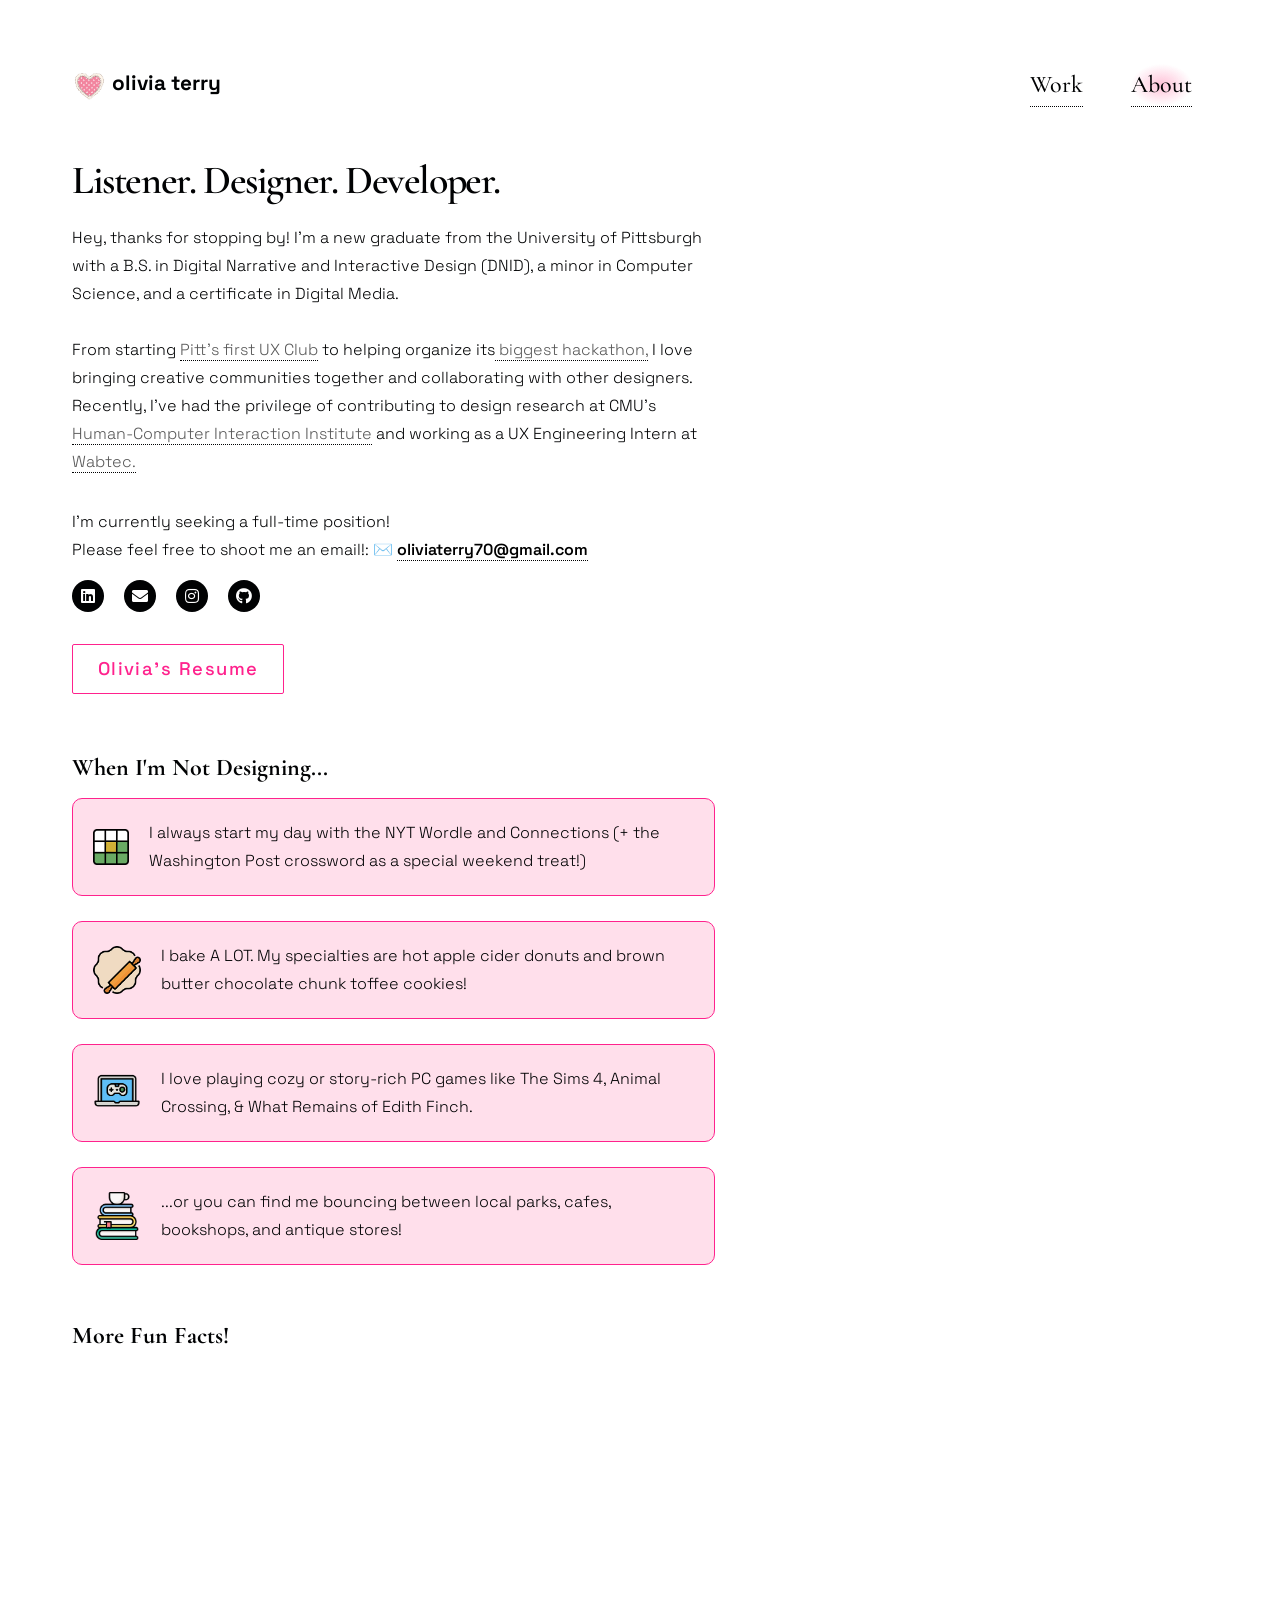
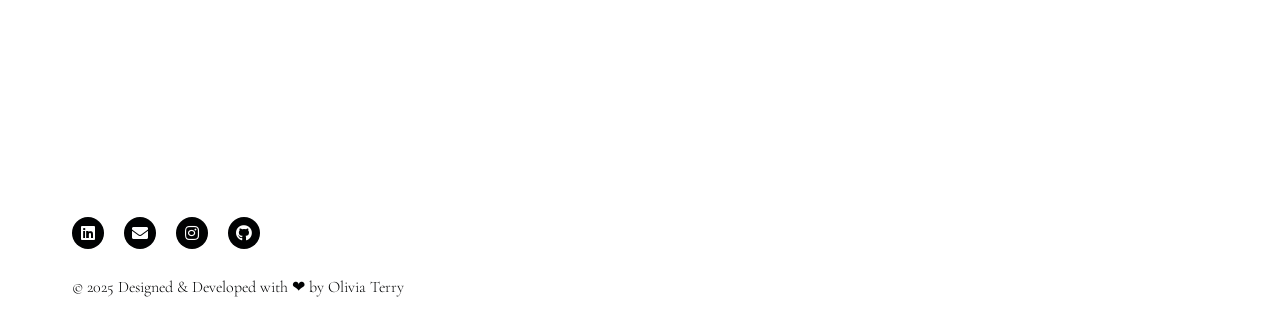
==== about.html @ b7524a49 "new resume upload" ====
<!DOCTYPE HTML>
<!--
	Phantom by HTML5 UP
	html5up.net | @ajlkn
	Free for personal and commercial use under the CCA 3.0 license (html5up.net/license)
-->
<html>

<head>
	<title>Olivia Terry</title>
	<meta charset="utf-8" />
	<meta name="viewport" content="width=device-width, initial-scale=1, user-scalable=no" />
	<link rel="stylesheet" href="assets/css/main.css" />

	<link rel="preconnect" href="https://fonts.googleapis.com">
	<link rel="preconnect" href="https://fonts.gstatic.com" crossorigin>
	<link
		href="https://fonts.googleapis.com/css2?family=Cormorant+Garamond:ital,wght@0,300;0,400;0,500;0,600;0,700;1,300;1,400;1,500;1,600;1,700&family=Space+Grotesk:wght@300..700&display=swap"
		rel="stylesheet">
	<link href="https://cdn.jsdelivr.net/npm/remixicon@2.5.0/fonts/remixicon.css" rel="stylesheet">


	<noscript>
		<link rel="stylesheet" href="assets/css/noscript.css" />
	</noscript>

	<link rel="icon" type="image/x-icon" href="/images/favicon-nobg.png">

</head>

<body class="is-preload">
	<!-- Wrapper -->
	<div id="wrapper">

		<!-- Header -->
		<header id="header">
			<div class="inner">

				<!-- Logo -->
				<a href="index.html" class="logo fade-in-up">
					<span class="title"><img class="logo-icon" src="images/favicon.png"> olivia terry</span>
				</a>

				<!-- Nav 
								<nav>
									<ul>
										<li><a href="#menu">Menu</a></li>
									</ul>
								</nav>-->

				<div class="nav-bar fade-in-up">
					<a href="index.html" class="nav-link">Work</a>
					<a href="about.html" class="nav-link current-link">About</a>
				</div>


			</div>
		</header>

		<!-- Menu 
					<nav id="menu">
						<h2>Menu</h2>
						<ul>
							<li><a href="index.html">Home</a></li>
							<li><a href="generic.html">Ipsum veroeros</a></li>
							<li><a href="generic.html">Tempus etiam</a></li>
							<li><a href="generic.html">Consequat dolor</a></li>
							<li><a href="elements.html">Elements</a></li>
						</ul>
					</nav>-->

		<!-- Main -->
		<div id="main">
			<div class="inner">

				<div class="two-col">
					<div class="col" id="col-1">
						<h1 class="about-head fade-in-up">Listener. Designer. Developer.</h1>
						<p class="fade-in-up">Hey, thanks for stopping by! I'm a new graduate from the University of Pittsburgh
							with a B.S. in Digital Narrative and Interactive Design (DNID), a minor in Computer
							Science, and a certificate in Digital Media.
							
							<br><br>

							From starting <a href="https://www.instagram.com/uxdpitt/" class="pink-link" target="_blank">Pitt's
								first UX Club</a> to helping organize its<a href="https://steelhacks-xi.devpost.com/"
								class="pink-link" target="_blank"> biggest hackathon,</a> I love bringing creative
							communities together and collaborating with other designers. Recently, I’ve had the
							privilege of contributing to design research at CMU’s<a href="https://hcii.cmu.edu/"
								class="pink-link" target="_blank"> Human-Computer Interaction Institute</a> and working
							as a UX Engineering Intern at
							<a href="https://www.wabteccorp.com/" class="pink-link" target="_blank">Wabtec.</a>
						</p>

						<p class="email-me fade-in-up">I'm currently seeking a full-time position! <br>Please feel free to shoot me an email!: ✉️ <a
								href="mailto:oliviaterry@gmail.com" class="email-link" target="_blank">
								oliviaterry70@gmail.com</a></p>

								
									<ul class="icons fade-in-up">
										<li><a href="https://www.linkedin.com/in/olivia-terry/" target="_blank"
												class="icon brands style2 fa-linkedin"><span class="label">Instagram</span></a></li>
										<li><a href="mailto:oliviaterry@gmail.com" target="_blank"
												class="icon solid style2 fa-envelope"><span class="label">Email</span></a></li>
										<li><a href="https://www.instagram.com/rosiesmicrobakery/" target="_blank"
												class="icon brands style2 fa-instagram"><span class="label">Instagram</span></a></li>
										<li><a href="https://www.github.com/oliviat10/" target="_blank"
												class="icon brands style2 fa-github"><span class="label">GitHub</span></a></li>
									</ul>
								
						<a href="files/Olivia Terry - 2025 Resume.pdf" target="_blank"
							class="ds-download-button fade fade-in-up">
							<p class="resume-box">Olivia's Resume </p>
						</a>
						<br><br><br>
						<!--
					<ul class="about-facts ">
						<h3 class="about-category">🎓 Senior at the University of Pittsburgh</h3>
						<p class="about-list"><strong>Major:</strong> Digital Narrative and Interactive Design (DNID)<br>
						<strong>Minor:</strong> Computer Science<br>
						<strong>Certificate:</strong> Digital Media<br></p>					</ul>
					
					<br>
					<ul class="about-facts">
						<h3 class="about-category">🎨 Recent Design Experiences</h3> 
						<p class="about-list">Design Research Intern @ <a href="https://hcii.cmu.edu/"
							class="pink-link" target="_blank">CMU Human-Computer Interaction Institute</a>
							<br>UX Engineering Intern @ <a href="https://www.wabteccorp.com/" class="pink-link"
							target="_blank">Wabtec</a></p>
					</ul>
					<br>
					<ul class="about-facts">
						<h3 class="about-category">🌱 What I've Been Up to Lately...</h3> 
						<p class="about-list">
							
							Starting Pitt's First Ever <a href="https://www.instagram.com/uxdpitt/" target="_blank">UX Club!</a>
							<br>Director of Design, <a href="https://steelhacks-xi.devpost.com/"
							class="pink-link" target="_blank">SteelHacks XI</a>
							<br>Design Research Intern @ <a href="https://hcii.cmu.edu/"
							class="pink-link" target="_blank">CMU Human-Computer Interaction Institute</a>
						</p>
					</ul>
					<br>-->
						<ul class="about-facts">
							<h3 class="about-category fade-in-up">When I'm Not Designing...</h3>

							<div class="about-list-item fade-in-up">
								<img src="images/wordle.png" class="about-list-icon" id="wordle" alt="Wordle Logo">
							<p class="about-list-text">I always start my day with the NYT Wordle and Connections
								(+ the Washington Post crossword as a special weekend treat!)</p>
								</div>

								<div class="about-list-item fade-in-up">
									<img src="images/baking.png" class="about-list-icon" alt="Baking Icon">
								<p class="about-list-text">I bake A LOT. My specialties are hot apple cider donuts and brown butter chocolate chunk toffee cookies!</p>
								</div>

								<div class="about-list-item fade-in-up">
									<img src="images/games.png" class="about-list-icon" alt="Gaming Icon">
								<p class="about-list-text">I love playing cozy or story-rich PC games like The Sims 4, Animal Crossing,
								& What Remains
								of Edith Finch.</p></div>
								
								<div class="about-list-item fade-in-up">
									<img src="images/books.png" class="about-list-icon" alt="Books Icon">
								<p class="about-list-text">...or you can find me bouncing between local parks, cafes, bookshops, and antique stores!</p>
							</p></div>
						</ul>
						<br>
						<ul class="about-facts">
							<h3 class="about-category fade-in-up">More Fun Facts!</h3>

							<div class="facts-grid">
							
							<div class="facts-list-item fade-in-up">
								<img src="images/cancer.png" class="facts-list-icon" id="crab" alt="Cancer Crab">
							<p class="facts-list-text">I'm a Cancer Sun, Sagitarrius Moon, and Leo Rising
								<i>(if you know what
								this means, please email me immediately.)</i></p></div>

								

							<div class="facts-list-item fade-in-up">
								<img src="images/halloween.png" class="facts-list-icon" id="halloween" alt="Black Cat">

								<p class="facts-list-text">I love Halloween! My house is always decorated by September 1 and I design a yearly spooky movie watch list.</p></div>
							

								<div class="facts-list-item fade-in-up">
									<img src="images/matcha.png" class="facts-list-icon" id="matcha" alt="Matcha Latte">

									<p class="facts-list-text">My bevs of choice are an iced Pistachio Matcha Latte or a hot Masala Chai!
										
							</p></div>

							<div class="facts-list-item fade-in-up">
								<img src="images/infj.png" class="facts-list-icon" id="infj" alt="INFJ Icon">

								<p class="facts-list-text">
								I score consistently as an <a
									href="https://www.mbtionline.com/en-US/MBTI-Types/INFJ" class="pink-link"
									target="_blank"> INFJ</a> on the MBTI test & as a <a href="https://www.enneagraminstitute.com/type-2/"
									class="pink-link" target="_blank">2w4</a> on the Enneagram. </p></div>
								

				

								
						
						</div>
						</ul>
						
						</p>

					</div>
					<div class="col" id="col-2">
						
						<img class="about-photo fade-in-up" src="images/reu.png"
							alt="REU poster presentation for CMU HCII">
						<br>
						<p class="about-caption fade-in-up">Presenting my HCI research this past summer!</p>

						<img class="about-photo fade-in-up" src="images/steelhacks.png" alt="SteelHacks XI">
						<br>
						<p class="about-caption fade-in-up">A few of the other organizers & me at SteelHacks
								XI :)</p>

								<img class="about-photo fade-in-up" src="images/mypets.png"
							alt="My American Bulldog, Penny & my Shar Pei, Jett, and my two cats, Teddy and Scooter">
						<br>
						<p class="about-caption fade-in-up">My goofball pets, Penny, Jett, Teddy, and Scooter.</p>

							<div class="outline-box fade-in-up">
								<div class="embedsocial-hashtag" data-ref="40d13452a837d520419b070472cc2d8bb44471fe"> <a class="feed-powered-by-es feed-powered-by-es-feed-img es-widget-branding" href="https://embedsocial.com/social-media-aggregator/" target="_blank" title="Instagram widget"> <img src="https://embedsocial.com/cdn/icon/embedsocial-logo.webp" alt="EmbedSocial"> <div class="es-widget-branding-text">Instagram widget</div> </a> </div> <script> (function(d, s, id) { var js; if (d.getElementById(id)) {return;} js = d.createElement(s); js.id = id; js.src = "https://embedsocial.com/cdn/ht.js"; d.getElementsByTagName("head")[0].appendChild(js); }(document, "script", "EmbedSocialHashtagScript")); </script>							</div>
							
							<p class="about-caption fade-in-up">And my recent bakes!</p>
							</div>

							
							
					

						</div>

				<!--
							<div class="grain-blobs">
								<div class="blob-cont">
									<div class="yellow blob"></div>
									<div class="red blob"></div>
									<div class="green blob"></div>
								  </div>

								  <svg>
									<filter id='noiseFilter'>
									  <feTurbulence 
										type='fractalNoise' 
										baseFrequency='1.0' 
										stitchTiles='stitch'/>
									   <feColorMatrix in="colorNoise" type="matrix" values="1 0 0 0 0 0 1 0 0 0 0 0 1 0 0 0 0 0 1 0" />
										  <feComposite operator="in" in2="SourceGraphic" result="monoNoise"/>
										  <feBlend in="SourceGraphic" in2="monoNoise" mode="screen" />
									</filter>
									
								  </svg>
								</div>-->


			</div>
		</div>

		<!-- Footer -->
		<footer id="footer">
			<div class="inner">
				<section>
					<ul class="icons">
						<li><a href="https://www.linkedin.com/in/olivia-terry/" target="_blank"
								class="icon brands style2 fa-linkedin"><span class="label">Instagram</span></a></li>
						<li><a href="mailto:oliviaterry@gmail.com" target="_blank"
								class="icon solid style2 fa-envelope"><span class="label">Email</span></a></li>
						<li><a href="https://www.instagram.com/rosiesmicrobakery/" target="_blank"
								class="icon brands style2 fa-instagram"><span class="label">Instagram</span></a></li>
						<li><a href="https://www.github.com/oliviat10/" target="_blank"
								class="icon brands style2 fa-github"><span class="label">GitHub</span></a></li>
					</ul>
				</section>
				<ul class="copyright">
					<span id="copyright">© 2025 Designed & Developed with ❤ by Olivia Terry</span>
				</ul>
				</section>
			</div>
		</footer>

	</div>

	<!-- Scripts -->
	<script src="assets/js/jquery.min.js"></script>
	<script src="assets/js/browser.min.js"></script>
	<script src="assets/js/breakpoints.min.js"></script>
	<script src="assets/js/util.js"></script> 
	<script src="assets/js/main.js"></script>


</body>

</html>
---- assets/css/main.css ----
@import url(fontawesome-all.min.css);
@import url("https://fonts.googleapis.com/css?family=Source+Sans+Pro:300,700,900");

/*
	Phantom by HTML5 UP
	html5up.net | @ajlkn
	Free for personal and commercial use under the CCA 3.0 license (html5up.net/license)
*/

html,
body,
div,
span,
applet,
object,
iframe,
h1,
h2,
h3,
h4,
h5,
h6,
p,
blockquote,
pre,
a,
abbr,
acronym,
address,
big,
cite,
code,
del,
dfn,
em,
img,
ins,
kbd,
q,
s,
samp,
small,
strike,
strong,
sub,
sup,
tt,
var,
b,
u,
i,
center,
dl,
dt,
dd,
ol,
ul,
li,
fieldset,
form,
label,
legend,
table,
caption,
tbody,
tfoot,
thead,
tr,
th,
td,
article,
aside,
canvas,
details,
embed,
figure,
figcaption,
footer,
header,
hgroup,
menu,
nav,
output,
ruby,
section,
summary,
time,
mark,
audio,
video {
	margin: 0;
	padding: 0;
	border: 0;
	font-size: 100%;
	font: inherit;
	vertical-align: baseline;
}

article,
aside,
details,
figcaption,
figure,
footer,
header,
hgroup,
menu,
nav,
section {
	display: block;
}

body {
	line-height: 1;
}

ol,
ul {
	list-style: none;
}

.about-category {
	font-size: 1.5em;
	margin-top: 0;
	
}

.about-facts {
	margin-left: 0;
	padding-left: 0;
}



.about-list-item {
	padding: 20px;
	border: solid 1px #ff228d;
	background-color: #ffdfeb;
	border-radius: 10px;
	margin: 0px 0px 25px 0px;

	display: flex;
	flex-direction: row;
	justify-content: center;
	align-items: center;

}

.about-list-text {
	margin-bottom: 0;
}

.about-list-icon {
	width: 3em;
	height: 3em;
	margin-right: 20px;

}

.facts-grid {
	margin-right: 25px;
	height: auto;

	display: grid;
	grid-template-columns: 50% 50%;

	grid-column-gap: 30px;

	grid-row-gap: 20px;
	text-align: left;

}

.facts-list-item {
	height: 100%;
	padding-right: 15px;
	
	padding-bottom: 15px;

	border-radius: 10px;

	border-radius: 15px;

	display: flex;
	flex-direction: column;
	justify-content: center;
	align-items: left;

}

.facts-list-text {
	margin-bottom: 0;
}

#crab {
	width: 3.75em;
	height: 3.75em;
	margin-bottom: 0.5em;
}

#infj {
	height: 3.25em;
	width: 4em;
	margin-bottom: 0.5em;
}

#matcha {
	height: 3.5em;
	width: 3.5em;
	margin-bottom: 0.5em;
}

#halloween {
	height: 4.15em;
	width: 4.15em;
	margin-bottom: 0.15em;
}


#wordle {
	width: 2.25em;
	height: 2.25em;
}

.resume-box {
	margin: 0.25em;
	display: inline;
	font-weight: 500;
	font-size: 1em;
	letter-spacing: 0.08em;
}

.outline-box {
	border: solid 0.5px #c9c9c9;
	border-radius: 3px;
	margin-bottom: 10px;

}

blockquote,
q {
	quotes: none;
}

blockquote:before,
blockquote:after,
q:before,
q:after {
	content: '';
	content: none;
}

table {
	border-collapse: collapse;
	border-spacing: 0;
}

body {
	-webkit-text-size-adjust: none;
}

mark {
	background-color: transparent;
	color: inherit;
}

input::-moz-focus-inner {
	border: 0;
	padding: 0;
}

input,
select,
textarea {
	-moz-appearance: none;
	-webkit-appearance: none;
	-ms-appearance: none;
	appearance: none;
}

.email-link {
	color: black;
	text-decoration: none;
	font-weight: 600;
	border-color: black;
}

.email-me {
	margin-bottom: 1em;
}

/* Basic */

@-ms-viewport {
	width: device-width;
}

body {
	-ms-overflow-style: scrollbar;
}

@media screen and (max-width: 480px) {

	html,
	body {
		min-width: 320px;
	}

}

html {
	box-sizing: border-box;
}

*,
*:before,
*:after {
	box-sizing: inherit;
}

/*grainy color blob bg
	:root {
		--bg: #ffffff;
		--text: #151515;
		--yellow: #EDB74D;
		--red: #EB6666;
		--green: #6FB18A;
	  }

	  .head {
		display: flex;
  flex-direction: row;
	  }
	  
	  body::before,
	body::after {
	  position: absolute;
	  left: 0;
	  top: 0;
	  content: '';
	  width: 100%;
	  height: 100%;
	  z-index: -1;
	
	  opacity: 50%;
	}
	
	body::before {
	  background: #d4d4d4;
	  filter: url(#noiseFilter);
	}*/

/* Blobs */
/*.blob-cont {
	display: flex;
	flex-direction: column;
	justify-content: center;
	align-items: center;
	z-index: -2;
	height: 500px;
	width: 500px;
	position: relative;
	right: 5em;
  }
  
  
  .blob {
	border-radius: 100px;
	filter: blur(60px);
  }
  
  .yellow {
	background-color: var(--yellow);
	position: absolute;
	top: 200px;
	left: 100px;
	height: 200px;
	width: 200px;
	
	animation: yellow 8s infinite ease;
  }
  
  .green {
	background-color: var(--green);
	position: absolute;
	top: 80px;
	right: -20px;
	height: 200px;
	width: 250px;
	
	animation: green 8s infinite ease;
  }
  
  .red {
	background-color: var(--red);
	position: absolute;
	right: 0;
	top: 300px;
	height: 250px;
	width: 200px;
	
	animation: red 8s infinite linear;
  }
  
  @keyframes yellow {
	0% {top: 200px; left: 100px; transform: scale(1);}
	30% {top: 300px; left: 150px; transform: scale(1.2);}
	60% {top: 100px; left: 200px; transform: scale(1.3);}
	100% {top: 200px; left: 100px; transform: scale(1);}
  }
  
  @keyframes green {
	0% {top: 80px; right: -20px; transform: scale(1.2);}
	30% {top: 300px; right: -20px;transform: scale(1);}
	60% {top: 200px; right: 100px;transform: scale(1);}
	100% {top: 80px; right: -20px; transform: scale(1.2);}
  }
  
  @keyframes red {
	0% {top: 250px; right: 0px; transform: scale(1);}
	30% {top: 150px; right: 150px;transform: scale(1.4);}
	60% {top: 250px; right: 100px;transform: scale(1);}
	100% {top: 250px; right: 0px; transform: scale(1);}
  }*/


body {
	background: #ffffff;
}

body.is-preload *,
body.is-preload *:before,
body.is-preload *:after {
	-moz-animation: none !important;
	-webkit-animation: none !important;
	-ms-animation: none !important;
	animation: none !important;
	-moz-transition: none !important;
	-webkit-transition: none !important;
	-ms-transition: none !important;
	transition: none !important;
}

/* Type */

p {
	font-family: 'Space Grotesk', serif;
}

.squeeze-textbox {
	width: 75%;
}

@media screen and (max-width: 762px) {

	.squeeze-textbox {
		width: 95%;
	}

	.head {
		padding-top: 2em;
	}

}


.grain-blobs {
	position: sticky;
	width: 0%;
	height: 0%;
	right: 40%;
	top: 0px;
	z-index: -4;
}

body,
input,
select,
textarea {
	color: #010203;
	font-family: "Cormorant Garamond", serif;
	font-size: 16pt;
	font-weight: 300;
	line-height: 1.75;
}

@media screen and (max-width: 1680px) {

	body,
	input,
	select,
	textarea {
		font-size: 14pt;
	}

}

@media screen and (max-width: 1280px) {

	body,
	input,
	select,
	textarea {
		font-size: 12pt;
	}

}

.fade-in-up {
	opacity: 0;
	transform: translateY(30px);
	transition: opacity 0.8s ease-out, transform 0.8s ease-out;
	will-change: opacity, transform;
}

.fade-in-up.visible {
	opacity: 1;
	transform: translateY(0);
}


a {
	-moz-transition: border-bottom-color 0.2s ease, color 0.2s ease;
	-webkit-transition: border-bottom-color 0.2s ease, color 0.2s ease;
	-ms-transition: border-bottom-color 0.2s ease, color 0.2s ease;
	transition: border-bottom-color 0.2s ease, color 0.2s ease;
	text-decoration: none;
	color: #585858;
	border-bottom: dotted 1px #010203;
}

a:hover {
	border-bottom-color: transparent;
	color: #f2849e !important;
}

strong,
b {
	font-weight: 900;
}

em,
i {
	font-style: italic;
}

p {
	margin: 0 0 2em 0;
}

.back,
.next {
	font-size: 1em;
	font-family: 'Space Grotesk', serif;
}

.iconoir-arrow-left-circle,
.iconoir-arrow-right-circle {
	vertical-align: -0.1em;
}

.storyboard {
	width: 100%;
	text-align: center;
}

.storyboard-img {
	width: 75%;
}
@media screen and (max-width: 726px) {

	.storyboard-img {
		width: 100%;
	}

}

.workshop-photos {
	display: flex;
	justify-content: space-between;
}

.workshop-photo {
	width: 48%;
}

.figma {
	text-align: center;
}

.gif-tour {
	width: 75%;
	height: 75%;
}
@media screen and (max-width: 726px) {

	.gif-tour {
		width: 100%;
		height: 100%;
	}

}

.file-viewer-img {
	width: 75%;
	border: solid 1px #bfbfbf;

}
@media screen and (max-width: 726px) {

	.file-viewer-img {
		width: 100%;
	}

}


#download {
	border: solid 1px #c9c9c9;
}

mark {
	background-color: #ffdfeb;
}


.case-study {
	text-align: left;
	width: 75%;
	margin: auto;
}

@media screen and (max-width: 726px) {

	.case-study {
		width: 90%;
	}

}


.case-study-h3 {
	font-size: 1.8em;
	font-weight: 500;
	text-align: left;
}

.prototype,
.competitors-section,
.user-personas {
	width: 100%;
	text-align: center;
}

.case-study-list {
	text-align: left;
	margin-bottom: 0;
}

.case-study-content-list {
	font-family: "Space Grotesk", serif;
	margin-bottom: 2em;
}

.about-head {
	margin-bottom: 0.5em;
}

.case-study-head {
	margin-bottom: 0.4em;
	font-weight: 600;
}

.project-header {
	padding-top: 2.5rem;
	padding-bottom: 4.8125rem;
	position: relative;
	background-repeat: no-repeat;
	background-size: cover;
	background-position: center;
	height: 385px;
	margin-bottom: 3rem;
}

.bridges-hifi {
	width: 100%;
}
@media screen and (max-width: 726px) {

	.bridges-hifi {
		
	}

}

#rumii-header {
	background-image: url("/images/rumii/rumii-proj-cover.png");
}

#transit-siop-header {
	background-image: url("/images/transit-siop/transit-siop-proj-cover.png");
}

#fohw-header {
	background-image: url("/images/fohw/fohw-proj-cover.png");
}

#bridges-header {
	background-image: url("/images/bridges/bridges-proj-cover1.png");
}

#pillar-apps-header {
	background-image: url("/images/pillar/pillar-proj-cover.png");
}

#reu-header {
	background-image: url("/images/reu/reu-proj-cover.png");
}

#warmbot-header {
	background-image: url("/images/warmbot/warmbot-proj-cover.png");
}

h1 {
	font-size: 2.5em;
	font-weight: 600;
	line-height: 1.2;
	margin: 0 0 1em 0;
	letter-spacing: -0.035em;
}

h1 a {
	color: inherit;
}

@media screen and (max-width: 736px) {

	h1 {
		font-size: 2em;
		margin: 0 0 1em 0;
	}

}

@media screen and (max-width: 360px) {

	h1 {
		font-size: 1.75em;
	}

}

h3 {
	font-weight: 900;
	line-height: 1.5;
	margin: 0 0 0.5em 0;

	letter-spacing: 0em;
}

h2,
h4,
h5,
h6 {
	font-weight: 900;
	line-height: 1.5;
	margin: 0 0 2em 0;

	letter-spacing: 0em;
}

h2 a,
h3 a,
h4 a,
h5 a,
h6 a {
	color: inherit;
}

h2 {
	font-size: 2.5em;
}

h3 {
	font-size: 1em;
}

h4 {
	font-size: 0.8em;
}

h5 {
	font-size: 0.8em;
}

h6 {
	font-size: 0.8em;
}

@media screen and (max-width: 980px) {

	h1 br,
	h2 br,
	h3 br,
	h4 br,
	h5 br,
	h6 br {
		display: none;
	}

	h2 {
		font-size: 2em;
	}


}

@media screen and (max-width: 736px) {

	h2 {
		font-size: 2em;
	}

	h3 {
		font-size: 0.8em;
	}

}

sub {
	font-size: 0.8em;
	position: relative;
	top: 0.5em;
}

sup {
	font-size: 0.8em;
	position: relative;
	top: -0.5em;
}

blockquote {
	border-left: solid 4px #c9c9c9;
	font-style: italic;
	margin: 0 0 2em 0;
	padding: 0.5em 0 0.5em 2em;
}

code {
	background: rgba(144, 144, 144, 0.075);
	border-radius: 0px;
	border: solid 1px #c9c9c9;
	font-family: "Courier New", monospace;
	font-size: 0.9em;
	margin: 0 0.25em;
	padding: 0.25em 0.65em;
}

pre {
	-webkit-overflow-scrolling: touch;
	font-family: "Courier New", monospace;
	font-size: 0.9em;
	margin: 0 0 2em 0;
}

pre code {
	display: block;
	line-height: 1.75;
	padding: 1em 1.5em;
	overflow-x: auto;
}

hr {
	border: 0;
	border-bottom: solid 1px #c9c9c9;
	margin: 2em 0;
}

hr.major {
	margin: 3em 0;
}

.align-left {
	text-align: left;
}

.align-center {
	text-align: center;
}

.align-right {
	text-align: right;
}

.two-col {
	display: flex;
}

#col-1 {
	flex: 60%;
}

#col-2 {
	flex: 40%;
	margin-left: 4em;
	margin-right: 0em;
	text-align: right;
}

@media screen and (max-width: 762px) {

	#col-2 {
		margin-left: 0;
	}

}


.about-caption {
	text-align: center;
}

.three-col {
	display: flex;
}

@media screen and (max-width: 726px) {

	.three-col {
		flex-direction: column;

	}

	.col-of-3 {
		margin-bottom: 1rem;
	}

}

.col-of-3 {
	flex: 33%;
}

#rumii-prototype {
	width: 40em;
}

@media screen and (max-width: 1100px) {

	#rumii-prototype {
		width: 100%;
	}

}

.wireframes {
	display: flex;
	flex-direction: column;
}


.about-photo {
	width: 100%;
	/*box-shadow: 4px 4px 7px rgba(120, 120, 120, 0.5);*/
	border: 1px solid #000000;


}

@media screen and (max-width: 736px) {
	.two-col {
		display: block
	}

	.col {
		flex: 100%;
	}

	.about-photo {
		width: 100%;
		margin-left: 0em;
	}
}



/* Row */

.row {
	display: flex;
	flex-wrap: wrap;
	box-sizing: border-box;
	align-items: stretch;
}

.row>* {
	box-sizing: border-box;
}

.row.gtr-uniform>*> :last-child {
	margin-bottom: 0;
}

.row.aln-left {
	justify-content: flex-start;
}

.row.aln-center {
	justify-content: center;
}

.row.aln-right {
	justify-content: flex-end;
}

.row.aln-top {
	align-items: flex-start;
}

.row.aln-middle {
	align-items: center;
}

.row.aln-bottom {
	align-items: flex-end;
}

.row>.imp {
	order: -1;
}

.row>.col-1 {
	width: 8.33333%;
}

.row>.off-1 {
	margin-left: 8.33333%;
}

.row>.col-2 {
	width: 16.66667%;
}

.row>.off-2 {
	margin-left: 16.66667%;
}

.row>.col-3 {
	width: 25%;
}

.row>.off-3 {
	margin-left: 25%;
}

.row>.col-4 {
	width: 33.33333%;
}

.row>.off-4 {
	margin-left: 33.33333%;
}

.row>.col-5 {
	width: 41.66667%;
}

.row>.off-5 {
	margin-left: 41.66667%;
}

.row>.col-6 {
	width: 50%;
}

.row>.off-6 {
	margin-left: 50%;
}

.row>.col-7 {
	width: 58.33333%;
}

.row>.off-7 {
	margin-left: 58.33333%;
}

.row>.col-8 {
	width: 66.66667%;
}

.row>.off-8 {
	margin-left: 66.66667%;
}

.row>.col-9 {
	width: 75%;
}

.row>.off-9 {
	margin-left: 75%;
}

.row>.col-10 {
	width: 83.33333%;
}

.row>.off-10 {
	margin-left: 83.33333%;
}

.row>.col-11 {
	width: 91.66667%;
}

.row>.off-11 {
	margin-left: 91.66667%;
}

.row>.col-12 {
	width: 100%;
}

.row>.off-12 {
	margin-left: 100%;
}

.row.gtr-0 {
	margin-top: 0;
	margin-left: 0em;
}

.row.gtr-0>* {
	padding: 0 0 0 0em;
}

.row.gtr-0.gtr-uniform {
	margin-top: 0em;
}

.row.gtr-0.gtr-uniform>* {
	padding-top: 0em;
}

.row.gtr-25 {
	margin-top: 0;
	margin-left: -0.5em;
}

.row.gtr-25>* {
	padding: 0 0 0 0.5em;
}

.row.gtr-25.gtr-uniform {
	margin-top: -0.5em;
}

.row.gtr-25.gtr-uniform>* {
	padding-top: 0.5em;
}

.row.gtr-50 {
	margin-top: 0;
	margin-left: -1em;
}

.row.gtr-50>* {
	padding: 0 0 0 1em;
}

.row.gtr-50.gtr-uniform {
	margin-top: -1em;
}

.row.gtr-50.gtr-uniform>* {
	padding-top: 1em;
}

.row {
	margin-top: 0;
	margin-left: -2em;
}

.row>* {
	padding: 0 0 0 2em;
}

.row.gtr-uniform {
	margin-top: -2em;
}

.row.gtr-uniform>* {
	padding-top: 2em;
}

.row.gtr-150 {
	margin-top: 0;
	margin-left: -3em;
}

.row.gtr-150>* {
	padding: 0 0 0 3em;
}

.row.gtr-150.gtr-uniform {
	margin-top: -3em;
}

.row.gtr-150.gtr-uniform>* {
	padding-top: 3em;
}

.row.gtr-200 {
	margin-top: 0;
	margin-left: -4em;
}

.row.gtr-200>* {
	padding: 0 0 0 4em;
}

.row.gtr-200.gtr-uniform {
	margin-top: -4em;
}

.row.gtr-200.gtr-uniform>* {
	padding-top: 4em;
}

@media screen and (max-width: 1680px) {

	.row {
		display: flex;
		flex-wrap: wrap;
		box-sizing: border-box;
		align-items: stretch;
	}

	.row>* {
		box-sizing: border-box;
	}

	.row.gtr-uniform>*> :last-child {
		margin-bottom: 0;
	}

	.row.aln-left {
		justify-content: flex-start;
	}

	.row.aln-center {
		justify-content: center;
	}

	.row.aln-right {
		justify-content: flex-end;
	}

	.row.aln-top {
		align-items: flex-start;
	}

	.row.aln-middle {
		align-items: center;
	}

	.row.aln-bottom {
		align-items: flex-end;
	}

	.row>.imp-xlarge {
		order: -1;
	}

	.row>.col-1-xlarge {
		width: 8.33333%;
	}

	.row>.off-1-xlarge {
		margin-left: 8.33333%;
	}

	.row>.col-2-xlarge {
		width: 16.66667%;
	}

	.row>.off-2-xlarge {
		margin-left: 16.66667%;
	}

	.row>.col-3-xlarge {
		width: 25%;
	}

	.row>.off-3-xlarge {
		margin-left: 25%;
	}

	.row>.col-4-xlarge {
		width: 33.33333%;
	}

	.row>.off-4-xlarge {
		margin-left: 33.33333%;
	}

	.row>.col-5-xlarge {
		width: 41.66667%;
	}

	.row>.off-5-xlarge {
		margin-left: 41.66667%;
	}

	.row>.col-6-xlarge {
		width: 50%;
	}

	.row>.off-6-xlarge {
		margin-left: 50%;
	}

	.row>.col-7-xlarge {
		width: 58.33333%;
	}

	.row>.off-7-xlarge {
		margin-left: 58.33333%;
	}

	.row>.col-8-xlarge {
		width: 66.66667%;
	}

	.row>.off-8-xlarge {
		margin-left: 66.66667%;
	}

	.row>.col-9-xlarge {
		width: 75%;
	}

	.row>.off-9-xlarge {
		margin-left: 75%;
	}

	.row>.col-10-xlarge {
		width: 83.33333%;
	}

	.row>.off-10-xlarge {
		margin-left: 83.33333%;
	}

	.row>.col-11-xlarge {
		width: 91.66667%;
	}

	.row>.off-11-xlarge {
		margin-left: 91.66667%;
	}

	.row>.col-12-xlarge {
		width: 100%;
	}

	.row>.off-12-xlarge {
		margin-left: 100%;
	}

	.row.gtr-0 {
		margin-top: 0;
		margin-left: 0em;
	}

	.row.gtr-0>* {
		padding: 0 0 0 0em;
	}

	.row.gtr-0.gtr-uniform {
		margin-top: 0em;
	}

	.row.gtr-0.gtr-uniform>* {
		padding-top: 0em;
	}

	.row.gtr-25 {
		margin-top: 0;
		margin-left: -0.5em;
	}

	.row.gtr-25>* {
		padding: 0 0 0 0.5em;
	}

	.row.gtr-25.gtr-uniform {
		margin-top: -0.5em;
	}

	.row.gtr-25.gtr-uniform>* {
		padding-top: 0.5em;
	}

	.row.gtr-50 {
		margin-top: 0;
		margin-left: -1em;
	}

	.row.gtr-50>* {
		padding: 0 0 0 1em;
	}

	.row.gtr-50.gtr-uniform {
		margin-top: -1em;
	}

	.row.gtr-50.gtr-uniform>* {
		padding-top: 1em;
	}

	.row {
		margin-top: 0;
		margin-left: -2em;
	}

	.row>* {
		padding: 0 0 0 2em;
	}

	.row.gtr-uniform {
		margin-top: -2em;
	}

	.row.gtr-uniform>* {
		padding-top: 2em;
	}

	.row.gtr-150 {
		margin-top: 0;
		margin-left: -3em;
	}

	.row.gtr-150>* {
		padding: 0 0 0 3em;
	}

	.row.gtr-150.gtr-uniform {
		margin-top: -3em;
	}

	.row.gtr-150.gtr-uniform>* {
		padding-top: 3em;
	}

	.row.gtr-200 {
		margin-top: 0;
		margin-left: -4em;
	}

	.row.gtr-200>* {
		padding: 0 0 0 4em;
	}

	.row.gtr-200.gtr-uniform {
		margin-top: -4em;
	}

	.row.gtr-200.gtr-uniform>* {
		padding-top: 4em;
	}

}

@media screen and (max-width: 1280px) {

	.row {
		display: flex;
		flex-wrap: wrap;
		box-sizing: border-box;
		align-items: stretch;
	}

	.row>* {
		box-sizing: border-box;
	}

	.row.gtr-uniform>*> :last-child {
		margin-bottom: 0;
	}

	.row.aln-left {
		justify-content: flex-start;
	}

	.row.aln-center {
		justify-content: center;
	}

	.row.aln-right {
		justify-content: flex-end;
	}

	.row.aln-top {
		align-items: flex-start;
	}

	.row.aln-middle {
		align-items: center;
	}

	.row.aln-bottom {
		align-items: flex-end;
	}

	.row>.imp-large {
		order: -1;
	}

	.row>.col-1-large {
		width: 8.33333%;
	}

	.row>.off-1-large {
		margin-left: 8.33333%;
	}

	.row>.col-2-large {
		width: 16.66667%;
	}

	.row>.off-2-large {
		margin-left: 16.66667%;
	}

	.row>.col-3-large {
		width: 25%;
	}

	.row>.off-3-large {
		margin-left: 25%;
	}

	.row>.col-4-large {
		width: 33.33333%;
	}

	.row>.off-4-large {
		margin-left: 33.33333%;
	}

	.row>.col-5-large {
		width: 41.66667%;
	}

	.row>.off-5-large {
		margin-left: 41.66667%;
	}

	.row>.col-6-large {
		width: 50%;
	}

	.row>.off-6-large {
		margin-left: 50%;
	}

	.row>.col-7-large {
		width: 58.33333%;
	}

	.row>.off-7-large {
		margin-left: 58.33333%;
	}

	.row>.col-8-large {
		width: 66.66667%;
	}

	.row>.off-8-large {
		margin-left: 66.66667%;
	}

	.row>.col-9-large {
		width: 75%;
	}

	.row>.off-9-large {
		margin-left: 75%;
	}

	.row>.col-10-large {
		width: 83.33333%;
	}

	.row>.off-10-large {
		margin-left: 83.33333%;
	}

	.row>.col-11-large {
		width: 91.66667%;
	}

	.row>.off-11-large {
		margin-left: 91.66667%;
	}

	.row>.col-12-large {
		width: 100%;
	}

	.row>.off-12-large {
		margin-left: 100%;
	}

	.row.gtr-0 {
		margin-top: 0;
		margin-left: 0em;
	}

	.row.gtr-0>* {
		padding: 0 0 0 0em;
	}

	.row.gtr-0.gtr-uniform {
		margin-top: 0em;
	}

	.row.gtr-0.gtr-uniform>* {
		padding-top: 0em;
	}

	.row.gtr-25 {
		margin-top: 0;
		margin-left: -0.5em;
	}

	.row.gtr-25>* {
		padding: 0 0 0 0.5em;
	}

	.row.gtr-25.gtr-uniform {
		margin-top: -0.5em;
	}

	.row.gtr-25.gtr-uniform>* {
		padding-top: 0.5em;
	}

	.row.gtr-50 {
		margin-top: 0;
		margin-left: -1em;
	}

	.row.gtr-50>* {
		padding: 0 0 0 1em;
	}

	.row.gtr-50.gtr-uniform {
		margin-top: -1em;
	}

	.row.gtr-50.gtr-uniform>* {
		padding-top: 1em;
	}

	.row {
		margin-top: 0;
		margin-left: -2em;
	}

	.row>* {
		padding: 0 0 0 2em;
	}

	.row.gtr-uniform {
		margin-top: -2em;
	}

	.row.gtr-uniform>* {
		padding-top: 2em;
	}

	.row.gtr-150 {
		margin-top: 0;
		margin-left: -3em;
	}

	.row.gtr-150>* {
		padding: 0 0 0 3em;
	}

	.row.gtr-150.gtr-uniform {
		margin-top: -3em;
	}

	.row.gtr-150.gtr-uniform>* {
		padding-top: 3em;
	}

	.row.gtr-200 {
		margin-top: 0;
		margin-left: -4em;
	}

	.row.gtr-200>* {
		padding: 0 0 0 4em;
	}

	.row.gtr-200.gtr-uniform {
		margin-top: -4em;
	}

	.row.gtr-200.gtr-uniform>* {
		padding-top: 4em;
	}

}

@media screen and (max-width: 980px) {

	.row {
		display: flex;
		flex-wrap: wrap;
		box-sizing: border-box;
		align-items: stretch;
	}

	.row>* {
		box-sizing: border-box;
	}

	.row.gtr-uniform>*> :last-child {
		margin-bottom: 0;
	}

	.row.aln-left {
		justify-content: flex-start;
	}

	.row.aln-center {
		justify-content: center;
	}

	.row.aln-right {
		justify-content: flex-end;
	}

	.row.aln-top {
		align-items: flex-start;
	}

	.row.aln-middle {
		align-items: center;
	}

	.row.aln-bottom {
		align-items: flex-end;
	}

	.row>.imp-medium {
		order: -1;
	}

	.row>.col-1-medium {
		width: 8.33333%;
	}

	.row>.off-1-medium {
		margin-left: 8.33333%;
	}

	.row>.col-2-medium {
		width: 16.66667%;
	}

	.row>.off-2-medium {
		margin-left: 16.66667%;
	}

	.row>.col-3-medium {
		width: 25%;
	}

	.row>.off-3-medium {
		margin-left: 25%;
	}

	.row>.col-4-medium {
		width: 33.33333%;
	}

	.row>.off-4-medium {
		margin-left: 33.33333%;
	}

	.row>.col-5-medium {
		width: 41.66667%;
	}

	.row>.off-5-medium {
		margin-left: 41.66667%;
	}

	.row>.col-6-medium {
		width: 50%;
	}

	.row>.off-6-medium {
		margin-left: 50%;
	}

	.row>.col-7-medium {
		width: 58.33333%;
	}

	.row>.off-7-medium {
		margin-left: 58.33333%;
	}

	.row>.col-8-medium {
		width: 66.66667%;
	}

	.row>.off-8-medium {
		margin-left: 66.66667%;
	}

	.row>.col-9-medium {
		width: 75%;
	}

	.row>.off-9-medium {
		margin-left: 75%;
	}

	.row>.col-10-medium {
		width: 83.33333%;
	}

	.row>.off-10-medium {
		margin-left: 83.33333%;
	}

	.row>.col-11-medium {
		width: 91.66667%;
	}

	.row>.off-11-medium {
		margin-left: 91.66667%;
	}

	.row>.col-12-medium {
		width: 100%;
	}

	.row>.off-12-medium {
		margin-left: 100%;
	}

	.row.gtr-0 {
		margin-top: 0;
		margin-left: 0em;
	}

	.row.gtr-0>* {
		padding: 0 0 0 0em;
	}

	.row.gtr-0.gtr-uniform {
		margin-top: 0em;
	}

	.row.gtr-0.gtr-uniform>* {
		padding-top: 0em;
	}

	.row.gtr-25 {
		margin-top: 0;
		margin-left: -0.375em;
	}

	.row.gtr-25>* {
		padding: 0 0 0 0.375em;
	}

	.row.gtr-25.gtr-uniform {
		margin-top: -0.375em;
	}

	.row.gtr-25.gtr-uniform>* {
		padding-top: 0.375em;
	}

	.row.gtr-50 {
		margin-top: 0;
		margin-left: -0.75em;
	}

	.row.gtr-50>* {
		padding: 0 0 0 0.75em;
	}

	.row.gtr-50.gtr-uniform {
		margin-top: -0.75em;
	}

	.row.gtr-50.gtr-uniform>* {
		padding-top: 0.75em;
	}

	.row {
		margin-top: 0;
		margin-left: -1.5em;
	}

	.row>* {
		padding: 0 0 0 1.5em;
	}

	.row.gtr-uniform {
		margin-top: -1.5em;
	}

	.row.gtr-uniform>* {
		padding-top: 1.5em;
	}

	.row.gtr-150 {
		margin-top: 0;
		margin-left: -2.25em;
	}

	.row.gtr-150>* {
		padding: 0 0 0 2.25em;
	}

	.row.gtr-150.gtr-uniform {
		margin-top: -2.25em;
	}

	.row.gtr-150.gtr-uniform>* {
		padding-top: 2.25em;
	}

	.row.gtr-200 {
		margin-top: 0;
		margin-left: -3em;
	}

	.row.gtr-200>* {
		padding: 0 0 0 3em;
	}

	.row.gtr-200.gtr-uniform {
		margin-top: -3em;
	}

	.row.gtr-200.gtr-uniform>* {
		padding-top: 3em;
	}

}

@media screen and (max-width: 736px) {

	.row {
		display: flex;
		flex-wrap: wrap;
		box-sizing: border-box;
		align-items: stretch;
	}

	.row>* {
		box-sizing: border-box;
	}

	.row.gtr-uniform>*> :last-child {
		margin-bottom: 0;
	}

	.row.aln-left {
		justify-content: flex-start;
	}

	.row.aln-center {
		justify-content: center;
	}

	.row.aln-right {
		justify-content: flex-end;
	}

	.row.aln-top {
		align-items: flex-start;
	}

	.row.aln-middle {
		align-items: center;
	}

	.row.aln-bottom {
		align-items: flex-end;
	}

	.row>.imp-small {
		order: -1;
	}

	.row>.col-1-small {
		width: 8.33333%;
	}

	.row>.off-1-small {
		margin-left: 8.33333%;
	}

	.row>.col-2-small {
		width: 16.66667%;
	}

	.row>.off-2-small {
		margin-left: 16.66667%;
	}

	.row>.col-3-small {
		width: 25%;
	}

	.row>.off-3-small {
		margin-left: 25%;
	}

	.row>.col-4-small {
		width: 33.33333%;
	}

	.row>.off-4-small {
		margin-left: 33.33333%;
	}

	.row>.col-5-small {
		width: 41.66667%;
	}

	.row>.off-5-small {
		margin-left: 41.66667%;
	}

	.row>.col-6-small {
		width: 50%;
	}

	.row>.off-6-small {
		margin-left: 50%;
	}

	.row>.col-7-small {
		width: 58.33333%;
	}

	.row>.off-7-small {
		margin-left: 58.33333%;
	}

	.row>.col-8-small {
		width: 66.66667%;
	}

	.row>.off-8-small {
		margin-left: 66.66667%;
	}

	.row>.col-9-small {
		width: 75%;
	}

	.row>.off-9-small {
		margin-left: 75%;
	}

	.row>.col-10-small {
		width: 83.33333%;
	}

	.row>.off-10-small {
		margin-left: 83.33333%;
	}

	.row>.col-11-small {
		width: 91.66667%;
	}

	.row>.off-11-small {
		margin-left: 91.66667%;
	}

	.row>.col-12-small {
		width: 100%;
	}

	.row>.off-12-small {
		margin-left: 100%;
	}

	.row.gtr-0 {
		margin-top: 0;
		margin-left: 0em;
	}

	.row.gtr-0>* {
		padding: 0 0 0 0em;
	}

	.row.gtr-0.gtr-uniform {
		margin-top: 0em;
	}

	.row.gtr-0.gtr-uniform>* {
		padding-top: 0em;
	}

	.row.gtr-25 {
		margin-top: 0;
		margin-left: -0.25em;
	}

	.row.gtr-25>* {
		padding: 0 0 0 0.25em;
	}

	.row.gtr-25.gtr-uniform {
		margin-top: -0.25em;
	}

	.row.gtr-25.gtr-uniform>* {
		padding-top: 0.25em;
	}

	.row.gtr-50 {
		margin-top: 0;
		margin-left: -0.5em;
	}

	.row.gtr-50>* {
		padding: 0 0 0 0.5em;
	}

	.row.gtr-50.gtr-uniform {
		margin-top: -0.5em;
	}

	.row.gtr-50.gtr-uniform>* {
		padding-top: 0.5em;
	}

	.row {
		margin-top: 0;
		margin-left: -1em;
	}

	.row>* {
		padding: 0 0 0 1em;
	}

	.row.gtr-uniform {
		margin-top: -1em;
	}

	.row.gtr-uniform>* {
		padding-top: 1em;
	}

	.row.gtr-150 {
		margin-top: 0;
		margin-left: -1.5em;
	}

	.row.gtr-150>* {
		padding: 0 0 0 1.5em;
	}

	.row.gtr-150.gtr-uniform {
		margin-top: -1.5em;
	}

	.row.gtr-150.gtr-uniform>* {
		padding-top: 1.5em;
	}

	.row.gtr-200 {
		margin-top: 0;
		margin-left: -2em;
	}

	.row.gtr-200>* {
		padding: 0 0 0 2em;
	}

	.row.gtr-200.gtr-uniform {
		margin-top: -2em;
	}

	.row.gtr-200.gtr-uniform>* {
		padding-top: 2em;
	}

}

@media screen and (max-width: 480px) {

	.row {
		display: flex;
		flex-wrap: wrap;
		box-sizing: border-box;
		align-items: stretch;
	}

	.row>* {
		box-sizing: border-box;
	}

	.row.gtr-uniform>*> :last-child {
		margin-bottom: 0;
	}

	.row.aln-left {
		justify-content: flex-start;
	}

	.row.aln-center {
		justify-content: center;
	}

	.row.aln-right {
		justify-content: flex-end;
	}

	.row.aln-top {
		align-items: flex-start;
	}

	.row.aln-middle {
		align-items: center;
	}

	.row.aln-bottom {
		align-items: flex-end;
	}

	.row>.imp-xsmall {
		order: -1;
	}

	.row>.col-1-xsmall {
		width: 8.33333%;
	}

	.row>.off-1-xsmall {
		margin-left: 8.33333%;
	}

	.row>.col-2-xsmall {
		width: 16.66667%;
	}

	.row>.off-2-xsmall {
		margin-left: 16.66667%;
	}

	.row>.col-3-xsmall {
		width: 25%;
	}

	.row>.off-3-xsmall {
		margin-left: 25%;
	}

	.row>.col-4-xsmall {
		width: 33.33333%;
	}

	.row>.off-4-xsmall {
		margin-left: 33.33333%;
	}

	.row>.col-5-xsmall {
		width: 41.66667%;
	}

	.row>.off-5-xsmall {
		margin-left: 41.66667%;
	}

	.row>.col-6-xsmall {
		width: 50%;
	}

	.row>.off-6-xsmall {
		margin-left: 50%;
	}

	.row>.col-7-xsmall {
		width: 58.33333%;
	}

	.row>.off-7-xsmall {
		margin-left: 58.33333%;
	}

	.row>.col-8-xsmall {
		width: 66.66667%;
	}

	.row>.off-8-xsmall {
		margin-left: 66.66667%;
	}

	.row>.col-9-xsmall {
		width: 75%;
	}

	.row>.off-9-xsmall {
		margin-left: 75%;
	}

	.row>.col-10-xsmall {
		width: 83.33333%;
	}

	.row>.off-10-xsmall {
		margin-left: 83.33333%;
	}

	.row>.col-11-xsmall {
		width: 91.66667%;
	}

	.row>.off-11-xsmall {
		margin-left: 91.66667%;
	}

	.row>.col-12-xsmall {
		width: 100%;
	}

	.row>.off-12-xsmall {
		margin-left: 100%;
	}

	.row.gtr-0 {
		margin-top: 0;
		margin-left: 0em;
	}

	.row.gtr-0>* {
		padding: 0 0 0 0em;
	}

	.row.gtr-0.gtr-uniform {
		margin-top: 0em;
	}

	.row.gtr-0.gtr-uniform>* {
		padding-top: 0em;
	}

	.row.gtr-25 {
		margin-top: 0;
		margin-left: -0.25em;
	}

	.row.gtr-25>* {
		padding: 0 0 0 0.25em;
	}

	.row.gtr-25.gtr-uniform {
		margin-top: -0.25em;
	}

	.row.gtr-25.gtr-uniform>* {
		padding-top: 0.25em;
	}

	.row.gtr-50 {
		margin-top: 0;
		margin-left: -0.5em;
	}

	.row.gtr-50>* {
		padding: 0 0 0 0.5em;
	}

	.row.gtr-50.gtr-uniform {
		margin-top: -0.5em;
	}

	.row.gtr-50.gtr-uniform>* {
		padding-top: 0.5em;
	}

	.row {
		margin-top: 0;
		margin-left: -1em;
	}

	.row>* {
		padding: 0 0 0 1em;
	}

	.row.gtr-uniform {
		margin-top: -1em;
	}

	.row.gtr-uniform>* {
		padding-top: 1em;
	}

	.row.gtr-150 {
		margin-top: 0;
		margin-left: -1.5em;
	}

	.row.gtr-150>* {
		padding: 0 0 0 1.5em;
	}

	.row.gtr-150.gtr-uniform {
		margin-top: -1.5em;
	}

	.row.gtr-150.gtr-uniform>* {
		padding-top: 1.5em;
	}

	.row.gtr-200 {
		margin-top: 0;
		margin-left: -2em;
	}

	.row.gtr-200>* {
		padding: 0 0 0 2em;
	}

	.row.gtr-200.gtr-uniform {
		margin-top: -2em;
	}

	.row.gtr-200.gtr-uniform>* {
		padding-top: 2em;
	}

}

/* Section/Article */

section.special,
article.special {
	text-align: center;
}

header p {
	margin-top: -1em;
}

@media screen and (max-width: 736px) {

	header p {
		margin-top: 0;
	}

}

/* Icon */

.icon {
	text-decoration: none;
	border-bottom: none;
	position: relative;
}

.icon:before {
	-moz-osx-font-smoothing: grayscale;
	-webkit-font-smoothing: antialiased;
	display: inline-block;
	font-style: normal;
	font-variant: normal;
	text-rendering: auto;
	line-height: 1;
	text-transform: none !important;
	font-family: 'Font Awesome 5 Free';
	font-weight: 400;
}

.icon>.label {
	display: none;
}

.icon:before {
	line-height: inherit;
}

.icon.solid:before {
	font-weight: 900;
}

.icon.brands:before {
	font-family: 'Font Awesome 5 Brands';
}

.icon.style2 {
	-moz-transition: background-color 0.2s ease-in-out, color 0.2s ease-in-out, border-color 0.2s ease-in-out;
	-webkit-transition: background-color 0.2s ease-in-out, color 0.2s ease-in-out, border-color 0.2s ease-in-out;
	-ms-transition: background-color 0.2s ease-in-out, color 0.2s ease-in-out, border-color 0.2s ease-in-out;
	transition: background-color 0.2s ease-in-out, color 0.2s ease-in-out, border-color 0.2s ease-in-out;
	background-color: #010203;
	border-radius: 50%;
	width: 2em;
	height: 2em;
	display: inline-block;
	text-align: center;
	line-height: 2em;
	color: inherit;
}

.icon.style2:before {
	color: #ffffff;
	font-size: 1em;
}

.icon.style2:hover {
	background-color: #f2849e;
	color: #010203;

}

.icon.style2:active {
	background-color: rgba(242, 132, 158, 0.1);
}

/* List */

ol {
	list-style: decimal;
	margin: 0 0 2em 0;
	padding-left: 2.5em;
}

ol li {
	padding-left: 0.5em;
}

ul {
	list-style: disc;
	margin: 0 0 1em 0;
	padding-left: 1em;
}

ul li {
	padding-left: 0.5em;
}

ul.alt {
	list-style: none;
	padding-left: 0;
}

ul.alt li {
	border-top: solid 1px #c9c9c9;
	padding: 0.5em 0;
}

ul.alt li:first-child {
	border-top: 0;
	padding-top: 0;
}

dl {
	margin: 0 0 2em 0;
}

dl dt {
	display: block;
	font-weight: 900;
	margin: 0 0 1em 0;
}

dl dd {
	margin-left: 2em;
}

/* Actions */

ul.actions {
	display: -moz-flex;
	display: -webkit-flex;
	display: -ms-flex;
	display: flex;
	cursor: default;
	list-style: none;
	margin-left: -1em;
	padding-left: 0;
}

ul.actions li {
	padding: 0 0 0 1em;
	vertical-align: middle;
}

ul.actions.special {
	-moz-justify-content: center;
	-webkit-justify-content: center;
	-ms-justify-content: center;
	justify-content: center;
	width: 100%;
	margin-left: 0;
}

ul.actions.special li:first-child {
	padding-left: 0;
}

ul.actions.stacked {
	-moz-flex-direction: column;
	-webkit-flex-direction: column;
	-ms-flex-direction: column;
	flex-direction: column;
	margin-left: 0;
}

ul.actions.stacked li {
	padding: 1.3em 0 0 0;
}

ul.actions.stacked li:first-child {
	padding-top: 0;
}

ul.actions.fit {
	width: calc(100% + 1em);
}

ul.actions.fit li {
	-moz-flex-grow: 1;
	-webkit-flex-grow: 1;
	-ms-flex-grow: 1;
	flex-grow: 1;
	-moz-flex-shrink: 1;
	-webkit-flex-shrink: 1;
	-ms-flex-shrink: 1;
	flex-shrink: 1;
	width: 100%;
}

ul.actions.fit li>* {
	width: 100%;
}

ul.actions.fit.stacked {
	width: 100%;
}

@media screen and (max-width: 480px) {

	ul.actions:not(.fixed) {
		-moz-flex-direction: column;
		-webkit-flex-direction: column;
		-ms-flex-direction: column;
		flex-direction: column;
		margin-left: 0;
		width: 100% !important;
	}

	ul.actions:not(.fixed) li {
		-moz-flex-grow: 1;
		-webkit-flex-grow: 1;
		-ms-flex-grow: 1;
		flex-grow: 1;
		-moz-flex-shrink: 1;
		-webkit-flex-shrink: 1;
		-ms-flex-shrink: 1;
		flex-shrink: 1;
		padding: 1em 0 0 0;
		text-align: center;
		width: 100%;
	}

	ul.actions:not(.fixed) li>* {
		width: 100%;
	}

	ul.actions:not(.fixed) li:first-child {
		padding-top: 0;
	}

	ul.actions:not(.fixed) li input[type="submit"],
	ul.actions:not(.fixed) li input[type="reset"],
	ul.actions:not(.fixed) li input[type="button"],
	ul.actions:not(.fixed) li button,
	ul.actions:not(.fixed) li .button {
		width: 100%;
	}

	ul.actions:not(.fixed) li input[type="submit"].icon:before,
	ul.actions:not(.fixed) li input[type="reset"].icon:before,
	ul.actions:not(.fixed) li input[type="button"].icon:before,
	ul.actions:not(.fixed) li button.icon:before,
	ul.actions:not(.fixed) li .button.icon:before {
		margin-left: -0.5rem;
	}

}

/* Icons */

ul.icons {
	cursor: default;
	list-style: none;
	padding-left: 0;
	margin: -1em 0 2em -1em;
}

ul.icons li {
	display: inline-block;
	padding: 1em 0 0 1em;
}

/* Form */

form {
	margin: 0 0 2em 0;
	overflow-x: hidden;
}

form> :last-child {
	margin-bottom: 0;
}

form>.fields {
	display: -moz-flex;
	display: -webkit-flex;
	display: -ms-flex;
	display: flex;
	-moz-flex-wrap: wrap;
	-webkit-flex-wrap: wrap;
	-ms-flex-wrap: wrap;
	flex-wrap: wrap;
	width: calc(100% + 3em);
	margin: -1.5em 0 2em -1.5em;
}

form>.fields>.field {
	-moz-flex-grow: 0;
	-webkit-flex-grow: 0;
	-ms-flex-grow: 0;
	flex-grow: 0;
	-moz-flex-shrink: 0;
	-webkit-flex-shrink: 0;
	-ms-flex-shrink: 0;
	flex-shrink: 0;
	padding: 1.5em 0 0 1.5em;
	width: calc(100% - 1.5em);
}

form>.fields>.field.half {
	width: calc(50% - 0.75em);
}

form>.fields>.field.third {
	width: calc(100%/3 - 0.5em);
}

form>.fields>.field.quarter {
	width: calc(25% - 0.375em);
}

@media screen and (max-width: 480px) {

	form>.fields {
		width: calc(100% + 3em);
		margin: -1.5em 0 2em -1.5em;
	}

	form>.fields>.field {
		padding: 1.5em 0 0 1.5em;
		width: calc(100% - 1.5em);
	}

	form>.fields>.field.half {
		width: calc(100% - 1.5em);
	}

	form>.fields>.field.third {
		width: calc(100% - 1.5em);
	}

	form>.fields>.field.quarter {
		width: calc(100% - 1.5em);
	}

}

label {
	display: block;
	font-size: 0.9em;
	font-weight: 900;
	margin: 0 0 1em 0;
}

input[type="text"],
input[type="password"],
input[type="email"],
input[type="tel"],
select,
textarea {
	-moz-appearance: none;
	-webkit-appearance: none;
	-ms-appearance: none;
	appearance: none;
	background-color: transparent;
	border: none;
	border-radius: 0;
	border-bottom: solid 1px #c9c9c9;
	color: inherit;
	display: block;
	outline: 0;
	padding: 0;
	text-decoration: none;
	width: 100%;
}

input[type="text"]:invalid,
input[type="password"]:invalid,
input[type="email"]:invalid,
input[type="tel"]:invalid,
select:invalid,
textarea:invalid {
	box-shadow: none;
}

input[type="text"]:focus,
input[type="password"]:focus,
input[type="email"]:focus,
input[type="tel"]:focus,
select:focus,
textarea:focus {
	border-bottom-color: #f2849e;
	box-shadow: inset 0 -1px 0 0 #f2849e;
}

select {
	background-image: url("data:image/svg+xml;charset=utf8,%3Csvg xmlns='http://www.w3.org/2000/svg' width='40' height='40' preserveAspectRatio='none' viewBox='0 0 40 40'%3E%3Cpath d='M9.4,12.3l10.4,10.4l10.4-10.4c0.2-0.2,0.5-0.4,0.9-0.4c0.3,0,0.6,0.1,0.9,0.4l3.3,3.3c0.2,0.2,0.4,0.5,0.4,0.9 c0,0.4-0.1,0.6-0.4,0.9L20.7,31.9c-0.2,0.2-0.5,0.4-0.9,0.4c-0.3,0-0.6-0.1-0.9-0.4L4.3,17.3c-0.2-0.2-0.4-0.5-0.4-0.9 c0-0.4,0.1-0.6,0.4-0.9l3.3-3.3c0.2-0.2,0.5-0.4,0.9-0.4S9.1,12.1,9.4,12.3z' fill='%23c9c9c9' /%3E%3C/svg%3E");
	background-size: 1.25rem;
	background-repeat: no-repeat;
	background-position: calc(100% - 1rem) center;
	height: 3em;
	padding-right: 3em;
	text-overflow: ellipsis;
}

select option {
	background: #ffffff;
}

select:focus::-ms-value {
	background-color: transparent;
}

select::-ms-expand {
	display: none;
}

input[type="text"],
input[type="password"],
input[type="email"],
select {
	height: 3em;
}

textarea {
	padding: 0;
	min-height: 3.75em;
}

input[type="checkbox"],
input[type="radio"] {
	-moz-appearance: none;
	-webkit-appearance: none;
	-ms-appearance: none;
	appearance: none;
	display: block;
	float: left;
	margin-right: -2em;
	opacity: 0;
	width: 1em;
	z-index: -1;
}

input[type="checkbox"]+label,
input[type="radio"]+label {
	text-decoration: none;
	color: #585858;
	cursor: pointer;
	display: inline-block;
	font-size: 1em;
	font-weight: 300;
	padding-left: 2.55em;
	padding-right: 0.75em;
	position: relative;
}

input[type="checkbox"]+label:before,
input[type="radio"]+label:before {
	-moz-osx-font-smoothing: grayscale;
	-webkit-font-smoothing: antialiased;
	display: inline-block;
	font-style: normal;
	font-variant: normal;
	text-rendering: auto;
	line-height: 1;
	text-transform: none !important;
	font-family: 'Font Awesome 5 Free';
	font-weight: 900;
}

input[type="checkbox"]+label:before,
input[type="radio"]+label:before {
	border-radius: 4px;
	border: solid 1px #c9c9c9;
	content: '';
	display: inline-block;
	font-size: 0.8em;
	height: 2.25em;
	left: 0;
	line-height: 2.25em;
	position: absolute;
	text-align: center;
	top: 0;
	width: 2.25em;
}

input[type="checkbox"]:checked+label:before,
input[type="radio"]:checked+label:before {
	background: #585858;
	border-color: #585858;
	color: #ffffff;
	content: '\f00c';
}

input[type="checkbox"]:focus+label:before,
input[type="radio"]:focus+label:before {
	border-color: #f2849e;
	box-shadow: 0 0 0 1px #f2849e;
}

input[type="checkbox"]+label:before {
	border-radius: 4px;
}

input[type="radio"]+label:before {
	border-radius: 100%;
}

/* Box */

.box {
	border-radius: 0px;
	border: solid 1px #c9c9c9;
	margin-bottom: 2em;
	padding: 1.5em;
}

.box> :last-child,
.box> :last-child> :last-child,
.box> :last-child> :last-child> :last-child {
	margin-bottom: 0;
}

.box.alt {
	border: 0;
	border-radius: 0;
	padding: 0;
}

/* Image */

.image {
	border-radius: 0px;
	border: solid 1px #010203;
	display: inline-block;
	position: relative;
}

.map, .poster {
	width: 100%;
}

.stretch {
	padding: 20px;
}

.existing-solutions-img {
	width: 95%;
}

.persona {
	width: 53em;
}

@media screen and (max-width: 1100px) {

	.persona {
		width: 100%;
	}

}


.wireframe {
	width: 50em;
}

@media screen and (max-width: 1100px) {

	.wireframe {
		width: 100% !important;
	}

}

#login {
	width: 45em;
}

#dashboard {
	width: 35em;
}

#dashboard-2 {
	width: 25em;
}

#calendar {
	width: 55em;
}

.caption {
	font-size: 0.8em;
	padding-top: 0.5em;
}

.image img {
	border-radius: 0px;
	display: block;
}

.image.left,
.image.right {
	max-width: 40%;
}

.image.left img,
.image.right img {
	width: 100%;
}

.image.left {
	float: left;
	padding: 0 1.5em 1em 0;
	top: 0.25em;
}

.image.right {
	float: right;
	padding: 0 0 1em 1.5em;
	top: 0.25em;
}

.image.fit {
	display: block;
	margin: 0 0 2em 0;
	width: 100%;
}

.image.fit img {
	width: 100%;
}

.image.main {
	display: block;
	margin: 0 0 3em 0;
	width: 100%;
}

.image.main img {
	width: 100%;
}

@media screen and (max-width: 736px) {

	.image.main {
		margin: 0 0 2em 0;
	}

}


/* Table */

.table-wrapper {
	-webkit-overflow-scrolling: touch;
	overflow-x: auto;
}

table {
	margin: 0 0 2em 0;
	width: 100%;
}

table tbody tr {
	border: solid 1px #c9c9c9;
	border-left: 0;
	border-right: 0;
}

table tbody tr:nth-child(2n + 1) {
	background-color: rgba(144, 144, 144, 0.075);
}

table td {
	padding: 0.75em 0.75em;
}

table th {
	font-size: 0.9em;
	font-weight: 900;
	padding: 0 0.75em 0.75em 0.75em;
	text-align: left;
}

table thead {
	border-bottom: solid 2px #c9c9c9;
}

table tfoot {
	border-top: solid 2px #c9c9c9;
}

table.alt {
	border-collapse: separate;
}

table.alt tbody tr td {
	border: solid 1px #c9c9c9;
	border-left-width: 0;
	border-top-width: 0;
}

table.alt tbody tr td:first-child {
	border-left-width: 1px;
}

table.alt tbody tr:first-child td {
	border-top-width: 1px;
}

table.alt thead {
	border-bottom: 0;
}

table.alt tfoot {
	border-top: 0;
}

/* Button */

input[type="submit"],
input[type="reset"],
input[type="button"],
button,
.button {
	-moz-appearance: none;
	-webkit-appearance: none;
	-ms-appearance: none;
	appearance: none;
	-moz-transition: background-color 0.2s ease-in-out, color 0.2s ease-in-out, box-shadow 0.2s ease-in-out;
	-webkit-transition: background-color 0.2s ease-in-out, color 0.2s ease-in-out, box-shadow 0.2s ease-in-out;
	-ms-transition: background-color 0.2s ease-in-out, color 0.2s ease-in-out, box-shadow 0.2s ease-in-out;
	transition: background-color 0.2s ease-in-out, color 0.2s ease-in-out, box-shadow 0.2s ease-in-out;
	background-color: transparent;
	border-radius: 4px;
	border: 0;
	box-shadow: inset 0 0 0 2px #585858;
	color: #585858 !important;
	cursor: pointer;
	display: inline-block;
	font-size: 0.8em;
	font-weight: 900;
	height: 3.5em;
	letter-spacing: 0.35em;
	line-height: 3.45em;
	overflow: hidden;
	padding: 0 1.25em 0 1.6em;
	text-align: center;
	text-decoration: none;
	text-overflow: ellipsis;
	text-transform: uppercase;
	white-space: nowrap;
}

input[type="submit"].icon:before,
input[type="reset"].icon:before,
input[type="button"].icon:before,
button.icon:before,
.button.icon:before {
	margin-right: 0.5em;
}

input[type="submit"].fit,
input[type="reset"].fit,
input[type="button"].fit,
button.fit,
.button.fit {
	width: 100%;
}

input[type="submit"]:hover,
input[type="reset"]:hover,
input[type="button"]:hover,
button:hover,
.button:hover {
	color: #f2849e !important;
	box-shadow: inset 0 0 0 2px #f2849e;
}

input[type="submit"]:active,
input[type="reset"]:active,
input[type="button"]:active,
button:active,
.button:active {
	background-color: rgba(242, 132, 158, 0.1);
}

input[type="submit"].small,
input[type="reset"].small,
input[type="button"].small,
button.small,
.button.small {
	font-size: 0.6em;
}

input[type="submit"].large,
input[type="reset"].large,
input[type="button"].large,
button.large,
.button.large {
	font-size: 1em;
}

input[type="submit"].primary,
input[type="reset"].primary,
input[type="button"].primary,
button.primary,
.button.primary {
	box-shadow: none;
	background-color: #585858;
	color: #ffffff !important;
}

input[type="submit"].primary:hover,
input[type="reset"].primary:hover,
input[type="button"].primary:hover,
button.primary:hover,
.button.primary:hover {
	background-color: #f2849e;
}

input[type="submit"].primary:active,
input[type="reset"].primary:active,
input[type="button"].primary:active,
button.primary:active,
.button.primary:active {
	background-color: #ee5f81;
}

input[type="submit"].disabled,
input[type="submit"]:disabled,
input[type="reset"].disabled,
input[type="reset"]:disabled,
input[type="button"].disabled,
input[type="button"]:disabled,
button.disabled,
button:disabled,
.button.disabled,
.button:disabled {
	pointer-events: none;
	opacity: 0.25;
}

/* Tiles */

.user-needs {
	font-family: "Space Grotesk", serif;
	text-align: center;
	background-color: #fff1f4;
	border-radius: 20px;
	width: 100%;
	left: 2em;
	display: flex;
	flex-direction: row;
}

@media screen and (max-width: 600px) {

	.user-needs {
		flex-direction: column;
		margin: 0;
	}

}

#calendar-icon {
	width: 75px;
}

.user-need-icon {
	width: 85px;
	height: 100px;
	padding-bottom: 1em;
}

.tiles,
.graphs,
.user-needs {
	display: -moz-flex;
	display: -webkit-flex;
	display: -ms-flex;
	display: flex;
	-moz-flex-wrap: wrap;
	-webkit-flex-wrap: wrap;
	-ms-flex-wrap: wrap;
	flex-wrap: wrap;
	position: relative;
	margin: -2.5em 0 0 -2.5em;
}

.user-needs article {
	-moz-transition: -moz-transform 0.5s ease, opacity 0.5s ease;
	-webkit-transition: -webkit-transform 0.5s ease, opacity 0.5s ease;
	-ms-transition: -ms-transform 0.5s ease, opacity 0.5s ease;
	transition: transform 0.5s ease, opacity 0.5s ease;
	position: relative;
	width: calc(33% - 2.5em);
	margin: 2.5em 1.25em 0 1.25em;
}

@media screen and (max-width: 600px) {

	.user-needs article {
		width: calc(100% - 2.5em);
	}

}

.tiles article,
.graphs article {
	-moz-transition: -moz-transform 0.5s ease, opacity 0.5s ease;
	-webkit-transition: -webkit-transform 0.5s ease, opacity 0.5s ease;
	-ms-transition: -ms-transform 0.5s ease, opacity 0.5s ease;
	transition: transform 0.5s ease, opacity 0.5s ease;
	position: relative;
	width: calc(50% - 2.5em);
	margin: 2.5em 0 0 2.5em;
}

.tiles article>.image,
.graphs article>.image {
	-moz-transition: -moz-transform 0.5s ease;
	-webkit-transition: -webkit-transform 0.5s ease;
	-ms-transition: -ms-transform 0.5s ease;
	transition: transform 0.5s ease;
	position: relative;
	display: block;
	width: 100%;
	border-radius: 0px;
	overflow: hidden;
}

.tiles article>.image img,
.graphs article>.image img {
	display: block;
	width: 100%;
}

.tiles article>.image:before {
	pointer-events: none;
	-moz-transition: background-color 0.5s ease, opacity 0.5s ease;
	-webkit-transition: background-color 0.5s ease, opacity 0.5s ease;
	-ms-transition: background-color 0.5s ease, opacity 0.5s ease;
	transition: background-color 0.5s ease, opacity 0.5s ease;
	content: '';
	display: block;
	position: absolute;
	top: 0;
	left: 0;
	width: 100%;
	height: 100%;
	opacity: 1.0;
	z-index: 1;
	opacity: 0.8;
}

.tiles article>.image:after {
	pointer-events: none;
	-moz-transition: opacity 0.5s ease;
	-webkit-transition: opacity 0.5s ease;
	-ms-transition: opacity 0.5s ease;
	transition: opacity 0.5s ease;
	content: '';
	display: block;
	position: absolute;
	top: 0;
	left: 0;
	width: 100%;
	height: 100%;
	background-position: center;
	background-repeat: no-repeat;
	background-size: 100% 100%;
	opacity: 0.25;
	z-index: 2;
}


.tiles article>a {
	display: -moz-flex;
	display: -webkit-flex;
	display: -ms-flex;
	display: flex;
	-moz-flex-direction: column;
	-webkit-flex-direction: column;
	-ms-flex-direction: column;
	flex-direction: column;
	-moz-align-items: center;
	-webkit-align-items: center;
	-ms-align-items: center;
	align-items: center;
	-moz-justify-content: center;
	-webkit-justify-content: center;
	-ms-justify-content: center;
	justify-content: center;
	-moz-transition: background-color 0.5s ease, -moz-transform 0.5s ease;
	-webkit-transition: background-color 0.5s ease, -webkit-transform 0.5s ease;
	-ms-transition: background-color 0.5s ease, -ms-transform 0.5s ease;
	transition: background-color 0.5s ease, transform 0.5s ease;
	position: absolute;
	top: 0;
	left: 0;
	width: 100%;
	height: 100%;
	padding: 1em;
	border-radius: 0px;
	border-bottom: 0;
	color: #ffffff;
	opacity: 0;
	text-align: center;
	text-decoration: none;
	z-index: 3;
}

.tiles article>a> :last-child {
	margin: 0;
}

.tiles article>a:hover {
	color: #0e0e0e !important;
	opacity: 100%;
}

@media screen and (max-width: 480px) {
	.tiles article>a:hover {

		opacity: 0%;
	}

}


.tiles article>a h2 {
	margin: 0;
}

.tiles article>a .content {
	-moz-transition: max-height 0.5s ease, opacity 0.5s ease;
	-webkit-transition: max-height 0.5s ease, opacity 0.5s ease;
	-ms-transition: max-height 0.5s ease, opacity 0.5s ease;
	transition: max-height 0.5s ease, opacity 0.5s ease;
	width: 100%;
	max-height: 0;
	line-height: 1.5;
	margin-top: 0.35em;
	opacity: 0;
}

.tiles article>a .content> :last-child {
	margin-bottom: 0;
}


/*
					.tiles article.style1 > .image:before {
				background-color: #3d3d3d;
			}

			.tiles article.style2 > .image:before {
				background-color: #7ecaf6;
			}

			.tiles article.style3 > .image:before {
				background-color: #7bd0c1;
			}

			.tiles article.style4 > .image:before {
				background-color: #c75b9b;
			}

			.tiles article.style5 > .image:before {
				background-color: #ae85ca;
			}

			.tiles article.style6 > .image:before {
				background-color: #8499e7;
			}*/

/* change back to 1.1 if I ever want zoom in*/
body:not(.is-touch) .tiles article:hover>.image {
	-moz-transform: scale(1.1);
	-webkit-transform: scale(1.1);
	-ms-transform: scale(1.1);
	transform: scale(1.1);
}

body:not(.is-touch) .tiles article>a {
	display: scale(1.1);
	display: scale(1.1);
	display: scale(1.1);
	color: #151515;
	opacity: 1;
}

@media screen and (max-width: 480px) {
	body:not(.is-touch) .tiles article>a {
		opacity: 0;
	}

	body:not(.is-touch) .tiles article:hover>.image {
		-moz-transform: scale(1.0);
		-webkit-transform: scale(1.0);
		-ms-transform: scale(1.0);
		transform: scale(1.0);
	}


}

body:not(.is-touch) .tiles article:hover>.image:before {
	background-color: #ffffff;
	opacity: 0.90;
}

@media screen and (max-width: 480px) {
	body:not(.is-touch) .tiles article:hover>.image:before {

		background-color: none;
		opacity: 0;
	}
}


body:not(.is-touch) .tiles article:hover>.image:after {
	opacity: 0;
}

body:not(.is-touch) .tiles article:hover .content {
	max-height: 15em;
	opacity: 1;
}

*+.tiles {
	margin-top: 2em;
}

body.is-preload .tiles article {
	-moz-transform: scale(0.9);
	-webkit-transform: scale(0.9);
	-ms-transform: scale(0.9);
	transform: scale(0.9);
	opacity: 0;
}

body.is-touch .tiles article .content {
	max-height: 15em;
	opacity: 1;
}



@media screen and (max-width: 980px) {

	.tiles {
		margin: -2.5em 0 0 -2.5em;
	}

	.tiles article {
		width: calc(50% - 2.5em);
		margin: 2.5em 0 0 2.5em;
	}

}

@media screen and (max-width: 736px) {

	.tiles {
		margin: -1.25em 0 0 -1.25em;
	}

	.tiles article {
		width: calc(100% - 1.25em);
		margin: 1.25em 0 0 1.25em;
	}

	.tiles article:hover>.image {
		-moz-transform: scale(1.0);
		-webkit-transform: scale(1.0);
		-ms-transform: scale(1.0);
		transform: scale(1.0);
	}

}

@media screen and (max-width: 480px) {

	.tiles {
		margin: 0;
	}

	.tiles article {
		width: 100%;
		margin: 1.25em 0 0 0;
	}

}

.tool-icon {
	width: 20px;
	height: 20px;
	margin-right: 5px;
	vertical-align: middle;
}


.logo-icon {
	width: 35px;
	height: 35px;
	vertical-align: middle
}

/* Header */

#header {
	padding: 4em 0 0.1em 0;
}

#header .logo {
	display: block;
	border-bottom: 0;
	color: inherit;
	font-weight: bold;
	letter-spacing: 0em;
	margin: 0 0 2.5em 0;
	text-decoration: none;
	font-family: "Space Grotesk", serif;
	font-size: 1.3rem;
	display: inline-block;
}

#header .logo>* {
	display: inline-block;
	vertical-align: middle;
}

#header .logo .symbol {
	margin-right: 0.65em;
}

#header .logo .symbol img {
	display: block;
	width: 2em;
	height: 2em;
}

#header nav {
	position: fixed;
	right: 2em;
	top: 2em;
	z-index: 10000;
}

#header nav ul {
	display: -moz-flex;
	display: -webkit-flex;
	display: -ms-flex;
	display: flex;
	-moz-align-items: center;
	-webkit-align-items: center;
	-ms-align-items: center;
	align-items: center;
	list-style: none;
	margin: 0;
	padding: 0;
}

#header nav ul li {
	display: block;
	padding: 0;
}

#header nav ul li a {
	display: block;
	position: relative;
	height: 3em;
	line-height: 3em;
	padding: 0 1.5em;
	background-color: rgba(255, 255, 255, 0.5);
	border-radius: 0px;
	border: 0;
	font-size: 0.8em;
	font-weight: 900;
	letter-spacing: 0.35em;
	text-transform: uppercase;
}

#header nav ul li a[href="#menu"] {
	-webkit-tap-highlight-color: transparent;
	width: 4em;
	text-indent: 4em;
	font-size: 1em;
	overflow: hidden;
	padding: 0;
	white-space: nowrap;
}

#header nav ul li a[href="#menu"]:before,
#header nav ul li a[href="#menu"]:after {
	-moz-transition: opacity 0.2s ease;
	-webkit-transition: opacity 0.2s ease;
	-ms-transition: opacity 0.2s ease;
	transition: opacity 0.2s ease;
	content: '';
	display: block;
	position: absolute;
	top: 0;
	left: 0;
	width: 100%;
	height: 100%;
	background-position: center;
	background-repeat: no-repeat;
	background-size: 2em 2em;
}

#header nav ul li a[href="#menu"]:before {
	background-image: url("data:image/svg+xml;charset=utf8,%3Csvg xmlns='http://www.w3.org/2000/svg' width='100' height='100' viewBox='0 0 100 100' preserveAspectRatio='none'%3E%3Cstyle%3Eline %7B stroke-width: 8px%3B stroke: %23f2849e%3B %7D%3C/style%3E%3Cline x1='0' y1='25' x2='100' y2='25' /%3E%3Cline x1='0' y1='50' x2='100' y2='50' /%3E%3Cline x1='0' y1='75' x2='100' y2='75' /%3E%3C/svg%3E");
	opacity: 0;
}

#header nav ul li a[href="#menu"]:after {
	background-image: url("data:image/svg+xml;charset=utf8,%3Csvg xmlns='http://www.w3.org/2000/svg' width='100' height='100' viewBox='0 0 100 100' preserveAspectRatio='none'%3E%3Cstyle%3Eline %7B stroke-width: 8px%3B stroke: %23585858%3B %7D%3C/style%3E%3Cline x1='0' y1='25' x2='100' y2='25' /%3E%3Cline x1='0' y1='50' x2='100' y2='50' /%3E%3Cline x1='0' y1='75' x2='100' y2='75' /%3E%3C/svg%3E");
	opacity: 1;
}

#header nav ul li a[href="#menu"]:hover:before {
	opacity: 1;
}

#header nav ul li a[href="#menu"]:hover:after {
	opacity: 0;
}

@media screen and (max-width: 736px) {

	#header {
		padding: 4em 0 0.1em 0;
	}

	#header nav {
		right: 0.5em;
		top: 0.5em;
	}

	#header nav ul li a[href="#menu"]:before,
	#header nav ul li a[href="#menu"]:after {
		background-size: 1.5em 1.5em;
	}

}

/* Menu */

#wrapper {
	-moz-transition: opacity 0.45s ease;
	-webkit-transition: opacity 0.45s ease;
	-ms-transition: opacity 0.45s ease;
	transition: opacity 0.45s ease;
	opacity: 1;
	overflow-x: hidden;
}


.nav-bar {
	justify-content: space-between;
	position: absolute;
	top: 4rem;
	right: 2.5rem;
	display: flex;
}

@media screen and (max-width: 736px) {

	.nav-bar {
		flex-direction: column;
		top: 3rem;
		right: 0em;
	}

	.nav-bar a {
		margin-bottom: 0.5em;
	}

}


.nav-bar a {
	margin-right: 3rem;
}

.current-link {
	text-underline-offset: 8px;
	text-decoration-color: #2a2a2a;
	background: radial-gradient(50% 50% at 50% 50%, #ffc2d8 0%, rgba(253, 228, 243, 0) 100%);
}

.current-link:hover {

	text-underline-offset: 8px;
	text-decoration-color: #ff228d;
}

.ds-download-button {
	display: inline-block;
	color: #ff228d;
	border: 1px solid #ff228d;
	letter-spacing: 3px;
	font-weight: 600;
	font-size: 1.15rem;
	padding: 0.5rem 1.25rem;
	border-radius: 2px;
	width: auto;
	text-align: center;
}

.ds-download-button i {
	font-size: 1.125rem;
	vertical-align: middle;
}

.ds-download-button:hover {
	color: #010203;
	border: 1px solid #ff228d;
}

.nav-link {
	color: #010203;
	font-size: 1.5rem;
	font-weight: 500;
}

.nav-link:hover {
	color: #ff228d;
	text-decoration-color: #ff228d;
}


#menu {
	-moz-transform: translateX(22em);
	-webkit-transform: translateX(22em);
	-ms-transform: translateX(22em);
	transform: translateX(22em);
	-moz-transition: -moz-transform 0.45s ease, visibility 0.45s;
	-webkit-transition: -webkit-transform 0.45s ease, visibility 0.45s;
	-ms-transition: -ms-transform 0.45s ease, visibility 0.45s;
	transition: transform 0.45s ease, visibility 0.45s;
	position: fixed;
	top: 0;
	right: 0;
	width: 22em;
	max-width: 80%;
	height: 100%;
	-webkit-overflow-scrolling: touch;
	background: #585858;
	color: #ffffff;
	cursor: default;
	visibility: hidden;
	z-index: 10002;
}

#menu>.inner {
	-moz-transition: opacity 0.45s ease;
	-webkit-transition: opacity 0.45s ease;
	-ms-transition: opacity 0.45s ease;
	transition: opacity 0.45s ease;
	-webkit-overflow-scrolling: touch;
	position: absolute;
	top: 0;
	left: 0;
	width: 100%;
	height: 100%;
	padding: 2.75em;
	opacity: 0;
	overflow-y: auto;
}

#menu>.inner>ul {
	list-style: none;
	margin: 0 0 1em 0;
	padding: 0;
}

#menu>.inner>ul>li {
	padding: 0;
	border-top: solid 1px rgba(255, 255, 255, 0.15);
}

#menu>.inner>ul>li a {
	display: block;
	padding: 1em 0;
	line-height: 1.5;
	border: 0;
	color: inherit;
}

#menu>.inner>ul>li:first-child {
	border-top: 0;
	margin-top: -1em;
}

#menu>.close {
	-moz-transition: opacity 0.45s ease, -moz-transform 0.45s ease;
	-webkit-transition: opacity 0.45s ease, -webkit-transform 0.45s ease;
	-ms-transition: opacity 0.45s ease, -ms-transform 0.45s ease;
	transition: opacity 0.45s ease, transform 0.45s ease;
	-moz-transform: scale(0.25) rotate(180deg);
	-webkit-transform: scale(0.25) rotate(180deg);
	-ms-transform: scale(0.25) rotate(180deg);
	transform: scale(0.25) rotate(180deg);
	-webkit-tap-highlight-color: transparent;
	display: block;
	position: absolute;
	top: 2em;
	left: -6em;
	width: 6em;
	text-indent: 6em;
	height: 3em;
	border: 0;
	font-size: 1em;
	opacity: 0;
	overflow: hidden;
	padding: 0;
	white-space: nowrap;
}

#menu>.close:before,
#menu>.close:after {
	-moz-transition: opacity 0.2s ease;
	-webkit-transition: opacity 0.2s ease;
	-ms-transition: opacity 0.2s ease;
	transition: opacity 0.2s ease;
	content: '';
	display: block;
	position: absolute;
	top: 0;
	left: 0;
	width: 100%;
	height: 100%;
	background-position: center;
	background-repeat: no-repeat;
	background-size: 2em 2em;
}

#menu>.close:before {
	background-image: url("data:image/svg+xml;charset=utf8,%3Csvg xmlns='http://www.w3.org/2000/svg' width='100' height='100' viewBox='0 0 100 100' preserveAspectRatio='none'%3E%3Cstyle%3Eline %7B stroke-width: 8px%3B stroke: %23f2849e%3B %7D%3C/style%3E%3Cline x1='15' y1='15' x2='85' y2='85' /%3E%3Cline x1='85' y1='15' x2='15' y2='85' /%3E%3C/svg%3E");
	opacity: 0;
}

#menu>.close:after {
	background-image: url("data:image/svg+xml;charset=utf8,%3Csvg xmlns='http://www.w3.org/2000/svg' width='100' height='100' viewBox='0 0 100 100' preserveAspectRatio='none'%3E%3Cstyle%3Eline %7B stroke-width: 8px%3B stroke: %23585858%3B %7D%3C/style%3E%3Cline x1='15' y1='15' x2='85' y2='85' /%3E%3Cline x1='85' y1='15' x2='15' y2='85' /%3E%3C/svg%3E");
	opacity: 1;
}

#menu>.close:hover:before {
	opacity: 1;
}

#menu>.close:hover:after {
	opacity: 0;
}

@media screen and (max-width: 736px) {

	#menu {
		-moz-transform: translateX(16.5em);
		-webkit-transform: translateX(16.5em);
		-ms-transform: translateX(16.5em);
		transform: translateX(16.5em);
		width: 16.5em;
	}

	#menu>.inner {
		padding: 2.75em 1.5em;
	}

	#menu>.close {
		top: 0.5em;
		left: -4.25em;
		width: 4.25em;
		text-indent: 4.25em;
	}

	#menu>.close:before,
	#menu>.close:after {
		background-size: 1.5em 1.5em;
	}

}

body.is-menu-visible #wrapper {
	pointer-events: none;
	cursor: default;
	opacity: 0.25;
}

body.is-menu-visible #menu {
	-moz-transform: translateX(0);
	-webkit-transform: translateX(0);
	-ms-transform: translateX(0);
	transform: translateX(0);
	visibility: visible;
}

body.is-menu-visible #menu>* {
	opacity: 1;
}

body.is-menu-visible #menu .close {
	-moz-transform: scale(1.0) rotate(0deg);
	-webkit-transform: scale(1.0) rotate(0deg);
	-ms-transform: scale(1.0) rotate(0deg);
	transform: scale(1.0) rotate(0deg);
	opacity: 1;
}

/* Main */

#main {
	padding: 0em 0 2.5em 0;
}

@media screen and (max-width: 736px) {

	#main {
		padding: 0em 0 1em 0;
	}

}

/* Footer */

#footer {
	padding-bottom: 1em;
}

#footer>.inner {
	display: -moz-flex;
	display: -webkit-flex;
	display: -ms-flex;
	display: flex;
	-moz-flex-wrap: wrap;
	-webkit-flex-wrap: wrap;
	-ms-flex-wrap: wrap;
	flex-wrap: wrap;
	-moz-flex-direction: row;
	-webkit-flex-direction: row;
	-ms-flex-direction: row;
	flex-direction: row;
}

#footer>.inner>*> :last-child {
	margin-bottom: 0;
}

#footer>.inner section:nth-child(1) {
	width: calc(66% - 2.5em);
	margin-right: 2.5em;
}

#footer>.inner section:nth-child(2) {
	width: calc(33% - 2.5em);
	margin-left: 2.5em;
}

#footer>.inner .copyright {
	width: 100%;
	padding: 0;
	margin-top: 1.5em;
	list-style: none;
	font-size: 1em;
	color: #010203;
}

#footer>.inner .copyright a {
	color: inherit;
}

#footer>.inner .copyright li {
	display: inline-block;
	border-left: solid 1px rgba(88, 88, 88, 0.15);
	line-height: 1;
	padding: 0 0 0 1em;
	margin: 0 0 0 1em;
}

#footer>.inner .copyright li:first-child {
	border-left: 0;
	padding-left: 0;
	margin-left: 0;
}

@media screen and (max-width: 1280px) {

	#footer {
		padding-bottom: 1em;
	}

	#footer>.inner section:nth-child(1) {
		width: calc(66% - 1.25em);
		margin-right: 1.25em;
	}

	#footer>.inner section:nth-child(2) {
		width: calc(33% - 1.25em);
		margin-left: 1.25em;
	}

}

@media screen and (max-width: 980px) {

	#footer>.inner section:nth-child(1) {
		width: 66%;
		margin-right: 0;
	}

	#footer>.inner section:nth-child(2) {
		width: calc(33% - 2.5em);
		margin-left: 2.5em;
	}

}

@media screen and (max-width: 736px) {

	#footer {
		padding: 1em 0 1em 0;
	}

	#footer>.inner {
		-moz-flex-direction: column;
		-webkit-flex-direction: column;
		-ms-flex-direction: column;
		flex-direction: column;
	}

	#footer>.inner section:nth-child(1) {
		width: 100%;
		margin-right: 0;
		margin: 1em 0 0 0;
	}

	#footer>.inner section:nth-child(2) {
		-moz-order: -1;
		-webkit-order: -1;
		-ms-order: -1;
		order: -1;
		width: 100%;
		margin-left: 0;
	}

	#footer>.inner .copyright {
		margin-top: 1em;
	}

}

@media screen and (max-width: 480px) {

	#footer>.inner .copyright {
		margin-top: 3em;
	}

	#footer>.inner .copyright li {
		border-left: 0;
		padding-left: 0;
		margin: 0.75em 0 0 0;
		display: block;
		line-height: inherit;
	}

	#footer>.inner .copyright li:first-child {
		margin-top: 0;
	}

}

/* Wrapper */

#wrapper>*>.inner {
	width: 100%;
	max-width: 73em;
	margin: 0 auto;
	padding: 0 1em;
}

@media screen and (max-width: 1250px) {

	#wrapper>*>.inner {
		padding: 0 2em;
	}

}

@media screen and (max-width: 736px) {

	#wrapper>*>.inner {
		padding: 0 1.5em;
	}

}
---- assets/css/noscript.css ----
/*
	Phantom by HTML5 UP
	html5up.net | @ajlkn
	Free for personal and commercial use under the CCA 3.0 license (html5up.net/license)
*/

/* Tiles */

	body.is-preload .tiles article {
		-moz-transform: none;
		-webkit-transform: none;
		-ms-transform: none;
		transform: none;
		opacity: 1;
	}
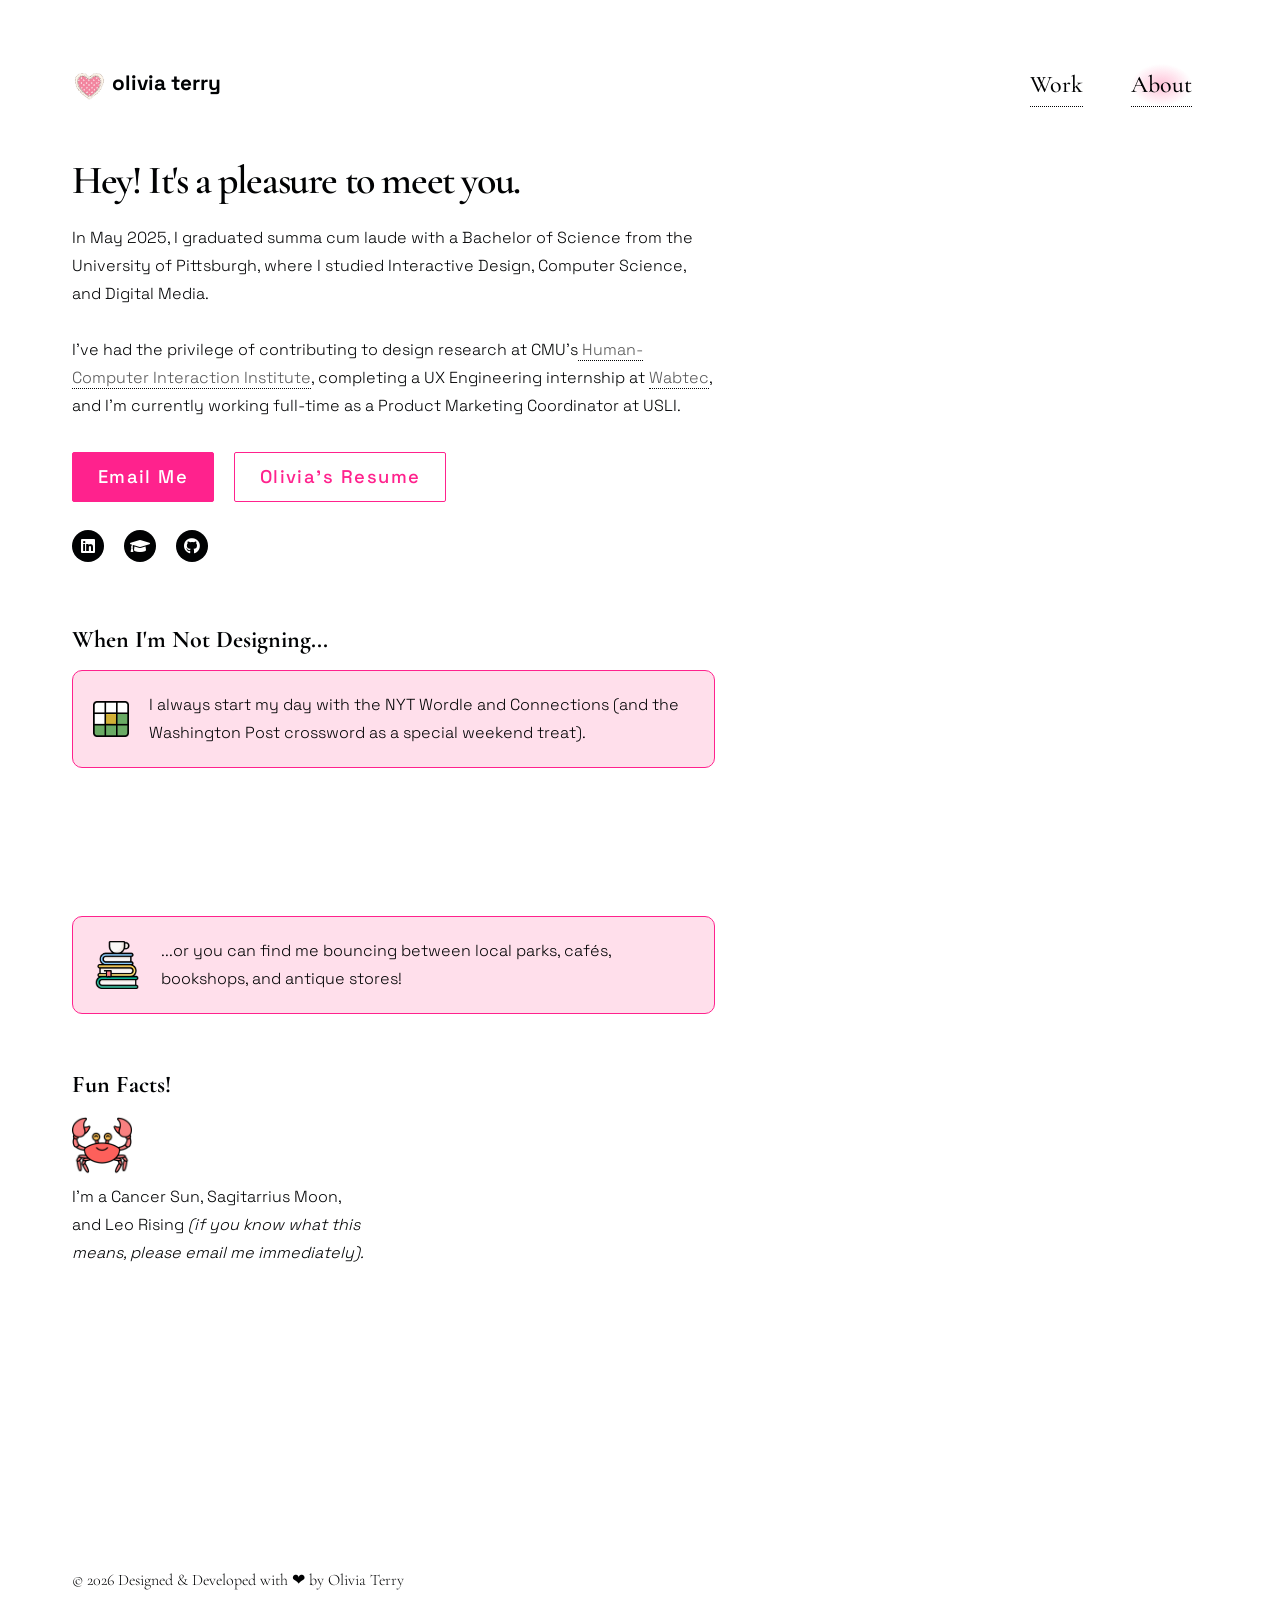
==== commit 0b5e62b6: "2026" ====
--- a/about.html
+++ b/about.html
@@ -75,44 +75,42 @@
 
 				<div class="two-col">
 					<div class="col" id="col-1">
-						<h1 class="about-head fade-in-up">Listener. Designer. Developer.</h1>
-						<p class="fade-in-up">Hey, thanks for stopping by! I'm a new graduate from the University of Pittsburgh
-							with a B.S. in Digital Narrative and Interactive Design (DNID), a minor in Computer
-							Science, and a certificate in Digital Media.
+						<h1 class="about-head fade-in-up">Hey! It's a pleasure to meet you.</h1>
+						<p class="fade-in-up">In May 2025, I graduated summa cum laude with a Bachelor of Science from the University of Pittsburgh,
+							where I studied Interactive Design, Computer Science, and Digital Media.
 							
 							<br><br>
 
-							From starting <a href="https://www.instagram.com/uxdpitt/" class="pink-link" target="_blank">Pitt's
-								first UX Club</a> to helping organize its<a href="https://steelhacks-xi.devpost.com/"
-								class="pink-link" target="_blank"> biggest hackathon,</a> I love bringing creative
-							communities together and collaborating with other designers. Recently, I’ve had the
+							I’ve had the
 							privilege of contributing to design research at CMU’s<a href="https://hcii.cmu.edu/"
-								class="pink-link" target="_blank"> Human-Computer Interaction Institute</a> and working
-							as a UX Engineering Intern at
-							<a href="https://www.wabteccorp.com/" class="pink-link" target="_blank">Wabtec.</a>
+								class="pink-link" target="_blank"> Human-Computer Interaction Institute</a>, completing a UX Engineering internship at
+							<a href="https://www.wabteccorp.com/" class="pink-link" target="_blank">Wabtec</a>, and I'm currently working full-time as a Product Marketing Coordinator at USLI.
 						</p>
-
-						<p class="email-me fade-in-up">I'm currently seeking a full-time position! <br>Please feel free to shoot me an email!: ✉️ <a
-								href="mailto:oliviaterry@gmail.com" class="email-link" target="_blank">
-								oliviaterry70@gmail.com</a></p>
-
-								
-									<ul class="icons fade-in-up">
-										<li><a href="https://www.linkedin.com/in/olivia-terry/" target="_blank"
-												class="icon brands style2 fa-linkedin"><span class="label">Instagram</span></a></li>
-										<li><a href="mailto:oliviaterry@gmail.com" target="_blank"
-												class="icon solid style2 fa-envelope"><span class="label">Email</span></a></li>
-										<li><a href="https://www.instagram.com/rosiesmicrobakery/" target="_blank"
-												class="icon brands style2 fa-instagram"><span class="label">Instagram</span></a></li>
-										<li><a href="https://www.github.com/oliviat10/" target="_blank"
-												class="icon brands style2 fa-github"><span class="label">GitHub</span></a></li>
-									</ul>
-								
-						<a href="files/Olivia Terry - 2025 Resume.pdf" target="_blank"
+									
+								
+						<a href="mailto:oliviaterry70@gmail.com" target="_blank"
+							class="ds-email-me fade fade-in-up">
+							<p class="resume-box">Email Me </p>
+						</a>
+									<a href="files/Olivia Terry Resume - 2026.pdf" target="_blank"
 							class="ds-download-button fade fade-in-up">
 							<p class="resume-box">Olivia's Resume </p>
 						</a>
-						<br><br><br>
+						
+						<br><br>
+
+						<ul class="icons fade-in-up">
+										<li><a href="https://www.linkedin.com/in/olivia-terry/" target="_blank"
+												class="icon brands style2 fa-linkedin"><span class="label">Instagram</span></a></li>
+										
+										<li><a href="https://scholar.google.com/citations?hl=en&user=2iWZJsIAAAAJ&view_op=list_works&gmla=AO4B3jv3CxqVbXFR-llR3tdos7HE9GNALpovSNciMGO6Ilp4UJavfPbtMgEFLNuFXMXp7k8QHDQvvRbZDl2JQ2Qx" target="_blank"
+												class="icon solid style2 fa-graduation-cap"><span class="label">Google Scholar</span></a></li>
+													
+											<li><a href="https://www.github.com/oliviat10/" target="_blank"
+												class="icon brands style2 fa-github"><span class="label">GitHub</span></a></li>
+									</ul>
+
+									<br>
 						<!--
 					<ul class="about-facts ">
 						<h3 class="about-category">🎓 Senior at the University of Pittsburgh</h3>
@@ -147,28 +145,28 @@
 							<div class="about-list-item fade-in-up">
 								<img src="images/wordle.png" class="about-list-icon" id="wordle" alt="Wordle Logo">
 							<p class="about-list-text">I always start my day with the NYT Wordle and Connections
-								(+ the Washington Post crossword as a special weekend treat!)</p>
+								(and the Washington Post crossword as a special weekend treat).</p>
 								</div>
 
 								<div class="about-list-item fade-in-up">
 									<img src="images/baking.png" class="about-list-icon" alt="Baking Icon">
-								<p class="about-list-text">I bake A LOT. My specialties are hot apple cider donuts and brown butter chocolate chunk toffee cookies!</p>
+								<p class="about-list-text">I bake <i>a LOT</i>. My specialties are hot apple cider donuts and brown butter chocolate chunk toffee cookies!</p>
 								</div>
 
-								<div class="about-list-item fade-in-up">
+								<!--<div class="about-list-item fade-in-up">
 									<img src="images/games.png" class="about-list-icon" alt="Gaming Icon">
 								<p class="about-list-text">I love playing cozy or story-rich PC games like The Sims 4, Animal Crossing,
 								& What Remains
-								of Edith Finch.</p></div>
+								of Edith Finch.</p></div>-->
 								
 								<div class="about-list-item fade-in-up">
 									<img src="images/books.png" class="about-list-icon" alt="Books Icon">
-								<p class="about-list-text">...or you can find me bouncing between local parks, cafes, bookshops, and antique stores!</p>
+								<p class="about-list-text">...or you can find me bouncing between local parks, cafés, bookshops, and antique stores!</p>
 							</p></div>
 						</ul>
 						<br>
 						<ul class="about-facts">
-							<h3 class="about-category fade-in-up">More Fun Facts!</h3>
+							<h3 class="about-category fade-in-up">Fun Facts!</h3>
 
 							<div class="facts-grid">
 							
@@ -176,20 +174,20 @@
 								<img src="images/cancer.png" class="facts-list-icon" id="crab" alt="Cancer Crab">
 							<p class="facts-list-text">I'm a Cancer Sun, Sagitarrius Moon, and Leo Rising
 								<i>(if you know what
-								this means, please email me immediately.)</i></p></div>
+								this means, please email me immediately).</i></p></div>
 
 								
 
 							<div class="facts-list-item fade-in-up">
 								<img src="images/halloween.png" class="facts-list-icon" id="halloween" alt="Black Cat">
 
-								<p class="facts-list-text">I love Halloween! My house is always decorated by September 1 and I design a yearly spooky movie watch list.</p></div>
+								<p class="facts-list-text">I love Halloween! I decorate my house on September 1 and design an annual spooky movie watch list.</p></div>
 							
 
 								<div class="facts-list-item fade-in-up">
 									<img src="images/matcha.png" class="facts-list-icon" id="matcha" alt="Matcha Latte">
 
-									<p class="facts-list-text">My bevs of choice are an iced Pistachio Matcha Latte or a hot Masala Chai!
+									<p class="facts-list-text">My bevs of choice are a pistachio matcha latte and a London fog.
 										
 							</p></div>
 
@@ -199,8 +197,7 @@
 								<p class="facts-list-text">
 								I score consistently as an <a
 									href="https://www.mbtionline.com/en-US/MBTI-Types/INFJ" class="pink-link"
-									target="_blank"> INFJ</a> on the MBTI test & as a <a href="https://www.enneagraminstitute.com/type-2/"
-									class="pink-link" target="_blank">2w4</a> on the Enneagram. </p></div>
+									target="_blank"> INFJ</a> on the Myers Briggs test. </p></div>
 								
 
 				
@@ -218,22 +215,21 @@
 						<img class="about-photo fade-in-up" src="images/reu.png"
 							alt="REU poster presentation for CMU HCII">
 						<br>
-						<p class="about-caption fade-in-up">Presenting my HCI research this past summer!</p>
+						<p class="about-caption fade-in-up">Presenting my research!</p>
 
 						<img class="about-photo fade-in-up" src="images/steelhacks.png" alt="SteelHacks XI">
 						<br>
-						<p class="about-caption fade-in-up">A few of the other organizers & me at SteelHacks
-								XI :)</p>
+						<p class="about-caption fade-in-up">Organizing Pitt's biggest hackathon, SteelHacks XI</p>
 
 								<img class="about-photo fade-in-up" src="images/mypets.png"
 							alt="My American Bulldog, Penny & my Shar Pei, Jett, and my two cats, Teddy and Scooter">
 						<br>
-						<p class="about-caption fade-in-up">My goofball pets, Penny, Jett, Teddy, and Scooter.</p>
+						<p class="about-caption fade-in-up">My pets: Penny, Jett, Teddy, and Scooter</p>
 
 							<div class="outline-box fade-in-up">
 								<div class="embedsocial-hashtag" data-ref="40d13452a837d520419b070472cc2d8bb44471fe"> <a class="feed-powered-by-es feed-powered-by-es-feed-img es-widget-branding" href="https://embedsocial.com/social-media-aggregator/" target="_blank" title="Instagram widget"> <img src="https://embedsocial.com/cdn/icon/embedsocial-logo.webp" alt="EmbedSocial"> <div class="es-widget-branding-text">Instagram widget</div> </a> </div> <script> (function(d, s, id) { var js; if (d.getElementById(id)) {return;} js = d.createElement(s); js.id = id; js.src = "https://embedsocial.com/cdn/ht.js"; d.getElementsByTagName("head")[0].appendChild(js); }(document, "script", "EmbedSocialHashtagScript")); </script>							</div>
 							
-							<p class="about-caption fade-in-up">And my recent bakes!</p>
+							<p class="about-caption fade-in-up">My recent bakes!</p>
 							</div>
 
 							
@@ -272,19 +268,19 @@
 		<footer id="footer">
 			<div class="inner">
 				<section>
-					<ul class="icons">
-						<li><a href="https://www.linkedin.com/in/olivia-terry/" target="_blank"
-								class="icon brands style2 fa-linkedin"><span class="label">Instagram</span></a></li>
-						<li><a href="mailto:oliviaterry@gmail.com" target="_blank"
-								class="icon solid style2 fa-envelope"><span class="label">Email</span></a></li>
-						<li><a href="https://www.instagram.com/rosiesmicrobakery/" target="_blank"
-								class="icon brands style2 fa-instagram"><span class="label">Instagram</span></a></li>
-						<li><a href="https://www.github.com/oliviat10/" target="_blank"
-								class="icon brands style2 fa-github"><span class="label">GitHub</span></a></li>
-					</ul>
+					<ul class="icons fade-in-up">
+										<li><a href="https://www.linkedin.com/in/olivia-terry/" target="_blank"
+												class="icon brands style2 fa-linkedin"><span class="label">Instagram</span></a></li>
+										
+										<li><a href="https://scholar.google.com/citations?hl=en&user=2iWZJsIAAAAJ&view_op=list_works&gmla=AO4B3jv3CxqVbXFR-llR3tdos7HE9GNALpovSNciMGO6Ilp4UJavfPbtMgEFLNuFXMXp7k8QHDQvvRbZDl2JQ2Qx" target="_blank"
+												class="icon solid style2 fa-graduation-cap"><span class="label">Google Scholar</span></a></li>
+													
+											<li><a href="https://www.github.com/oliviat10/" target="_blank"
+												class="icon brands style2 fa-github"><span class="label">GitHub</span></a></li>
+									</ul>
 				</section>
 				<ul class="copyright">
-					<span id="copyright">© 2025 Designed & Developed with ❤ by Olivia Terry</span>
+					<span id="copyright">© 2026 Designed & Developed with ❤ by Olivia Terry</span>
 				</ul>
 				</section>
 			</div>
--- a/assets/css/main.css
+++ b/assets/css/main.css
@@ -506,6 +506,8 @@
 
 }
 
+
+
 .fade-in-up {
 	opacity: 0;
 	transform: translateY(30px);
@@ -670,6 +672,7 @@
 	margin-bottom: 0.4em;
 	font-weight: 600;
 }
+
 
 .project-header {
 	padding-top: 2.5rem;
@@ -680,6 +683,18 @@
 	background-position: center;
 	height: 385px;
 	margin-bottom: 3rem;
+	
+}
+@media screen and (max-width: 726px) {
+
+	.project-header {
+		height:185px;
+
+	}
+	#pillar-apps-header, #reu-header {
+		height: 150px;
+	}
+
 }
 
 .bridges-hifi {
@@ -2529,7 +2544,7 @@
 }
 
 .icon.style2:hover {
-	background-color: #f2849e;
+	background-color: #ff228d;
 	color: #010203;
 
 }
@@ -2990,6 +3005,86 @@
 	display: inline-block;
 	position: relative;
 }
+
+/* ===== Container ===== */
+.card-container {
+  position: relative;              /* anchor absolute children */
+  display: flex;
+  align-items: center;
+  justify-content: center;
+  height: 70vh;
+  transform-style: preserve-3d;
+}
+
+@media screen and (max-width: 1100px) {
+  .card-container { height: 50vh; }
+}
+
+/* ===== Cards (auto mode defaults) ===== */
+.card {
+  position: absolute;
+  width: 100%;
+  height: 100%;
+  border-radius: 10px;
+  background-repeat: no-repeat;
+  background-position: center;
+  background-size: contain;
+  filter: drop-shadow(2px 2px 2px #b0b0b0);
+  animation: rotateCard 10.5s ease-in-out infinite;
+  transition: transform 400ms ease, z-index 0s step-end;
+  cursor: pointer;                 /* default while auto-rotating */
+}
+
+@media screen and (max-width: 1100px) {
+  .card { width: 95%; }
+}
+
+/* ===== Keyframes (matches manual poses) ===== */
+@keyframes rotateCard {
+  /* Hold front */
+  0% { transform: translateZ(1px); }
+  28.57% { transform: translateZ(1px); }
+
+  /* Left pose */
+  33.33% { transform: rotate(-4deg) scale(0.9) translate(-15%, -5%); }
+  61.90% { transform: rotate(-4deg) scale(0.9) translate(-15%, -5%); }
+
+  /* Right pose */
+  66.67% { transform: rotate(4deg) scale(0.9) translate(15%, -5%); }
+  95.23% { transform: rotate(4deg) scale(0.9) translate(15%, -5%); }
+
+  /* Back to front */
+  100% { transform: translateZ(1px); }
+}
+
+/* Staggered start times to cycle the stack */
+.card:nth-child(1) { animation-delay: -7s; }
+.card:nth-child(2) { animation-delay: -3.5s; }
+/* Starts at front */
+.card:nth-child(3) { animation-delay: 0; }
+
+/* ===== Manual mode (entered after first user click) ===== */
+.card-container.manual-mode .card {
+  animation: none !important;      /* stop auto flip */
+  cursor: pointer;                 /* indicate interactivity */
+  pointer-events: none;            /* prevent front from blocking */
+}
+
+/* Only side cards are clickable in manual mode */
+.card-container.manual-mode .card.left,
+.card-container.manual-mode .card.right {
+  pointer-events: auto;
+}
+
+/* ===== Manual poses (mirror the keyframes exactly) ===== */
+.card.front  { transform: translateZ(1px);                                   z-index: 3; }
+.card.left   { transform: rotate(-4deg) scale(0.9) translate(-15%, -5%);     z-index: 2; }
+.card.right  { transform: rotate(4deg)  scale(0.9) translate(15%, -5%);      z-index: 2; }
+
+
+
+
+
 
 .map, .poster {
 	width: 100%;
@@ -3768,7 +3863,7 @@
 }
 
 #header nav ul li a[href="#menu"]:before {
-	background-image: url("data:image/svg+xml;charset=utf8,%3Csvg xmlns='http://www.w3.org/2000/svg' width='100' height='100' viewBox='0 0 100 100' preserveAspectRatio='none'%3E%3Cstyle%3Eline %7B stroke-width: 8px%3B stroke: %23f2849e%3B %7D%3C/style%3E%3Cline x1='0' y1='25' x2='100' y2='25' /%3E%3Cline x1='0' y1='50' x2='100' y2='50' /%3E%3Cline x1='0' y1='75' x2='100' y2='75' /%3E%3C/svg%3E");
+	background-image: ("data:image/svg+xmurll;charset=utf8,%3Csvg xmlns='http://www.w3.org/2000/svg' width='100' height='100' viewBox='0 0 100 100' preserveAspectRatio='none'%3E%3Cstyle%3Eline %7B stroke-width: 8px%3B stroke: %23f2849e%3B %7D%3C/style%3E%3Cline x1='0' y1='25' x2='100' y2='25' /%3E%3Cline x1='0' y1='50' x2='100' y2='50' /%3E%3Cline x1='0' y1='75' x2='100' y2='75' /%3E%3C/svg%3E");
 	opacity: 0;
 }
 
@@ -3867,14 +3962,35 @@
 	text-align: center;
 }
 
+.ds-email-me {
+	display: inline-block;
+	background-color: #ff228d;
+	color: white;
+	border: 1px solid #ff228d;
+	letter-spacing: 3px;
+	font-weight: 800;
+	font-size: 1.15rem;
+	padding: 0.5rem 1.25rem;
+	margin-right: 1rem;
+	border-radius: 2px;
+	width: auto;
+	text-align: center;
+}
+
 .ds-download-button i {
 	font-size: 1.125rem;
 	vertical-align: middle;
 }
 
 .ds-download-button:hover {
-	color: #010203;
-	border: 1px solid #ff228d;
+	color: #ff228d !important;
+	border: solid 1px #ff228d;
+	background-color: #ffdfebab;
+}
+
+.ds-email-me:hover {
+	background-color: #af0557;
+	color: white !important;
 }
 
 .nav-link {
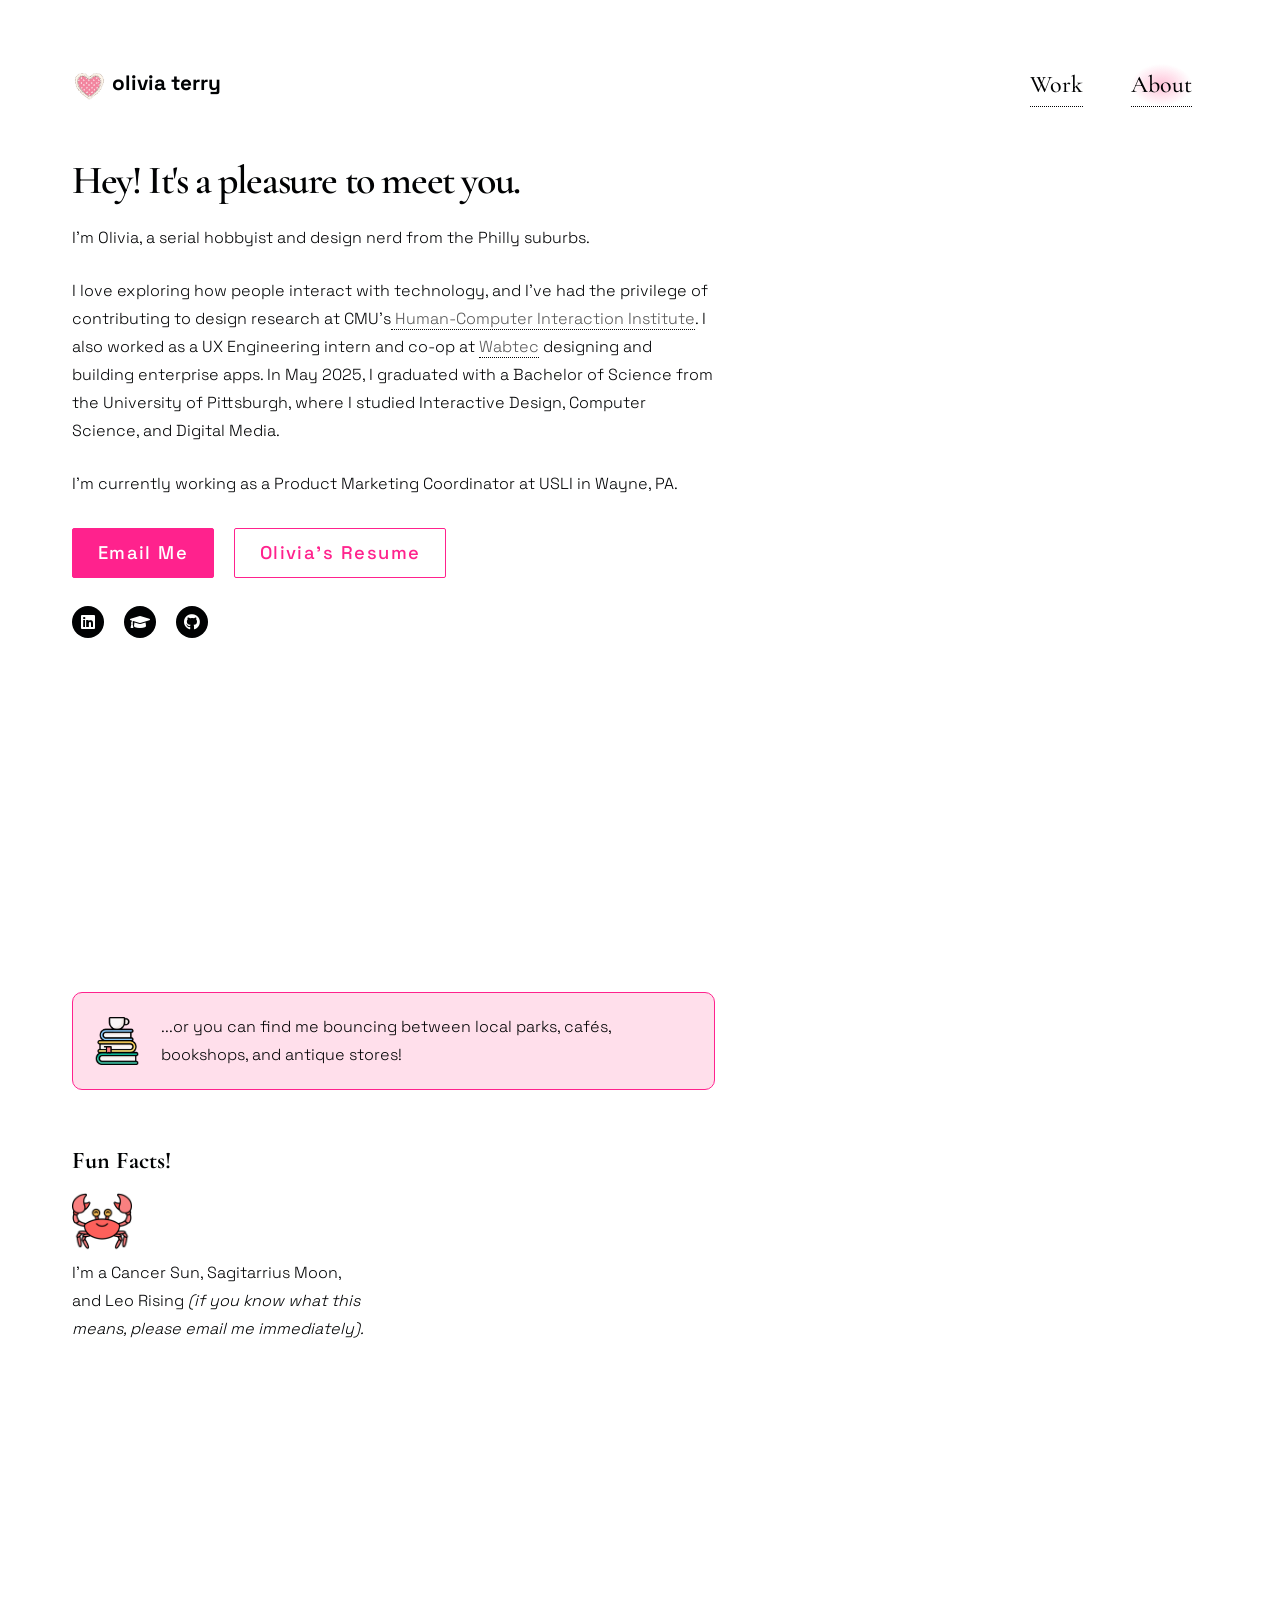
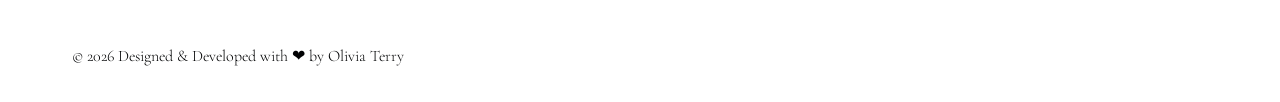
==== commit 7306dda4: "about page simplification" ====
--- a/about.html
+++ b/about.html
@@ -76,16 +76,20 @@
 				<div class="two-col">
 					<div class="col" id="col-1">
 						<h1 class="about-head fade-in-up">Hey! It's a pleasure to meet you.</h1>
-						<p class="fade-in-up">In May 2025, I graduated summa cum laude with a Bachelor of Science from the University of Pittsburgh,
+						<div class="about-intro">
+						<p class="fade-in-up about-text">
+							I'm Olivia, a serial hobbyist and design nerd from the Philly suburbs.</p>
+							<p class="fade-in-up about-text">
+							I love exploring how people interact with technology, and I've had the
+							privilege of contributing to design research at CMU’s<a href="https://hcii.cmu.edu/"
+								class="pink-link" target="_blank"> Human-Computer Interaction Institute</a>. I also worked as a UX Engineering intern and co-op at
+							<a href="https://www.wabteccorp.com/" class="pink-link" target="_blank">Wabtec</a> designing and building enterprise apps. In May 2025, I graduated with a Bachelor of Science from the University of Pittsburgh,
 							where I studied Interactive Design, Computer Science, and Digital Media.
 							
-							<br><br>
-
-							I’ve had the
-							privilege of contributing to design research at CMU’s<a href="https://hcii.cmu.edu/"
-								class="pink-link" target="_blank"> Human-Computer Interaction Institute</a>, completing a UX Engineering internship at
-							<a href="https://www.wabteccorp.com/" class="pink-link" target="_blank">Wabtec</a>, and I'm currently working full-time as a Product Marketing Coordinator at USLI.
+							<p class="fade-in-up about-text">
+							I'm currently working as a Product Marketing Coordinator at USLI in Wayne, PA.
 						</p>
+						</div>
 									
 								
 						<a href="mailto:oliviaterry70@gmail.com" target="_blank"
@@ -211,7 +215,12 @@
 
 					</div>
 					<div class="col" id="col-2">
+
+						<img class="about-photo fade-in-up" src="images/peonies.jpg"
+							alt="Me holding a bouquet of peonies and wildflowers">
+						<br>
 						
+						<!--
 						<img class="about-photo fade-in-up" src="images/reu.png"
 							alt="REU poster presentation for CMU HCII">
 						<br>
@@ -226,10 +235,13 @@
 						<br>
 						<p class="about-caption fade-in-up">My pets: Penny, Jett, Teddy, and Scooter</p>
 
+					-->
+						<br>
 							<div class="outline-box fade-in-up">
 								<div class="embedsocial-hashtag" data-ref="40d13452a837d520419b070472cc2d8bb44471fe"> <a class="feed-powered-by-es feed-powered-by-es-feed-img es-widget-branding" href="https://embedsocial.com/social-media-aggregator/" target="_blank" title="Instagram widget"> <img src="https://embedsocial.com/cdn/icon/embedsocial-logo.webp" alt="EmbedSocial"> <div class="es-widget-branding-text">Instagram widget</div> </a> </div> <script> (function(d, s, id) { var js; if (d.getElementById(id)) {return;} js = d.createElement(s); js.id = id; js.src = "https://embedsocial.com/cdn/ht.js"; d.getElementsByTagName("head")[0].appendChild(js); }(document, "script", "EmbedSocialHashtagScript")); </script>							</div>
 							
-							<p class="about-caption fade-in-up">My recent bakes!</p>
+								<!--<iframe src="https://widgets.sociablekit.com/instagram-feed/iframe/25696633" frameborder="0" width="100%" height="1000px"></iframe>-->
+							
 							</div>
 
 							
--- a/assets/css/main.css
+++ b/assets/css/main.css
@@ -506,7 +506,13 @@
 
 }
 
-
+.about-text {
+	margin-bottom:25px;
+}
+
+.about-intro {
+	margin-bottom: 30px;
+}
 
 .fade-in-up {
 	opacity: 0;
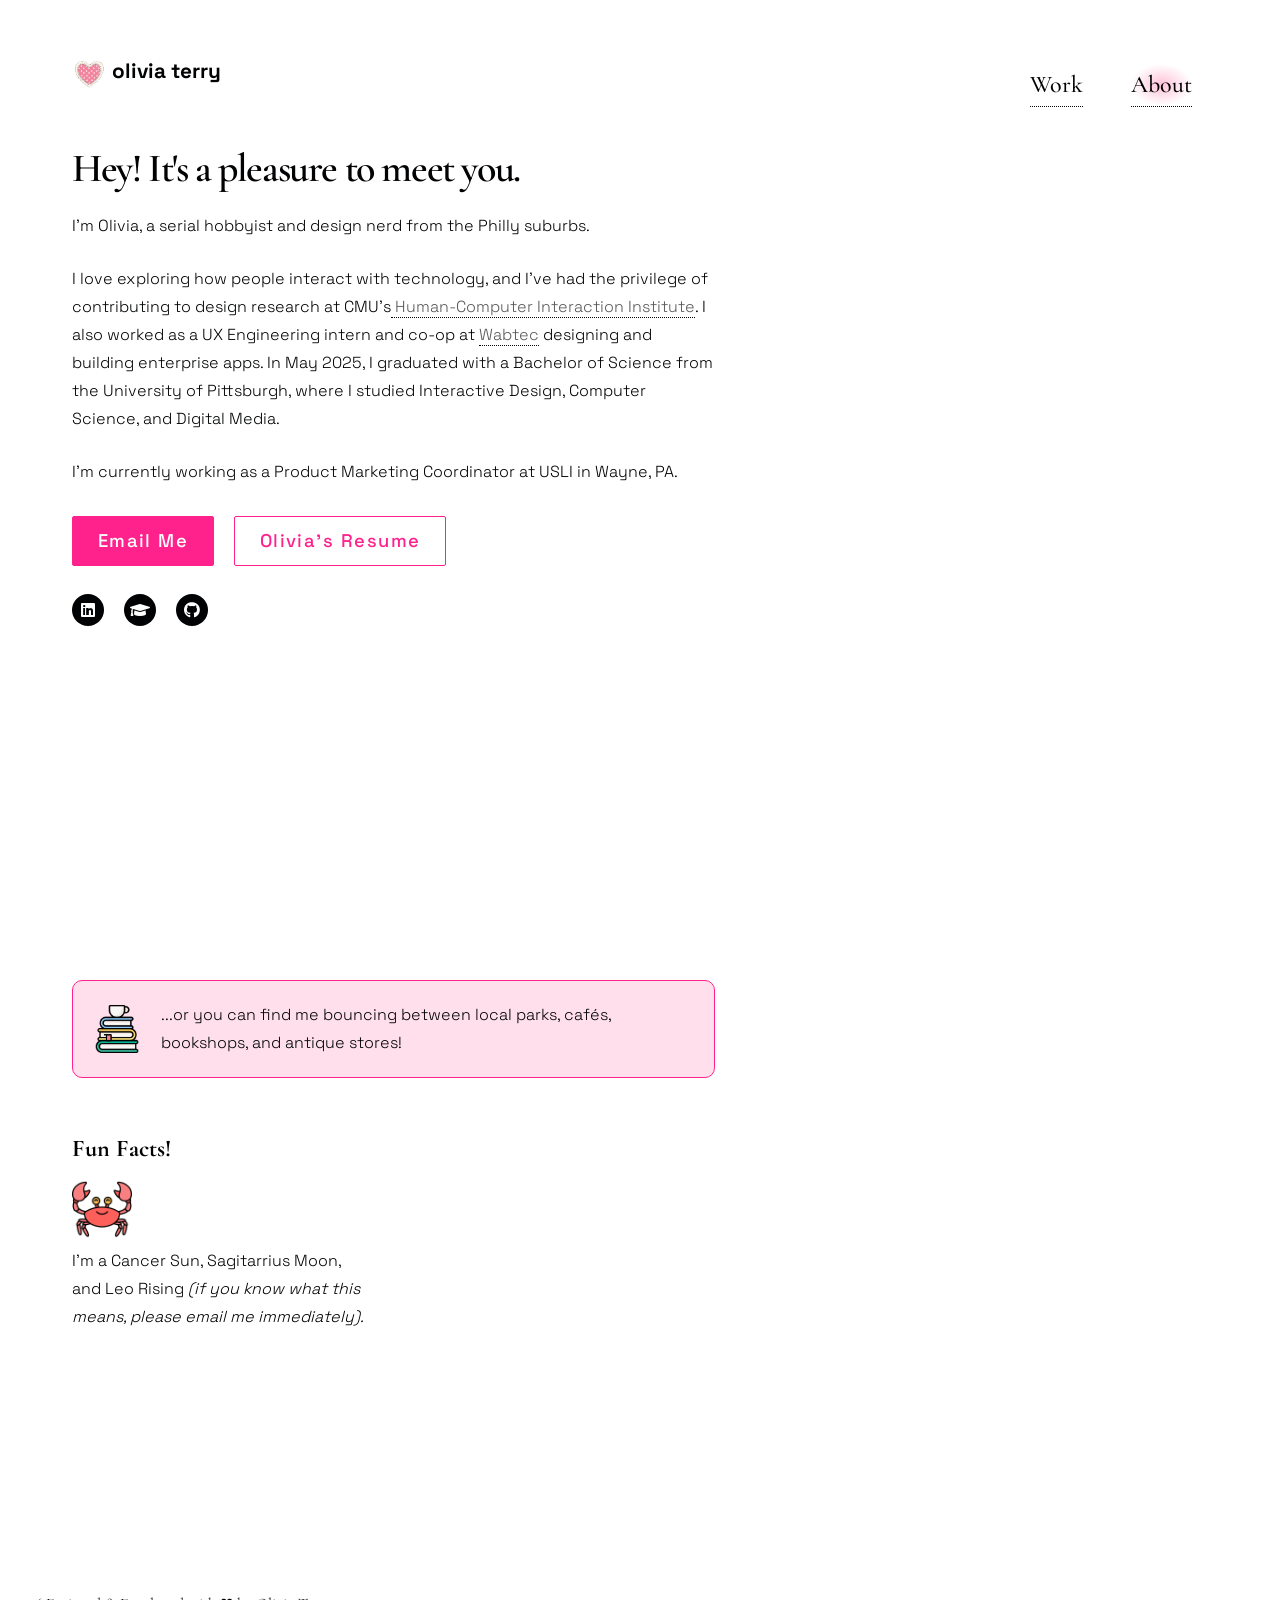
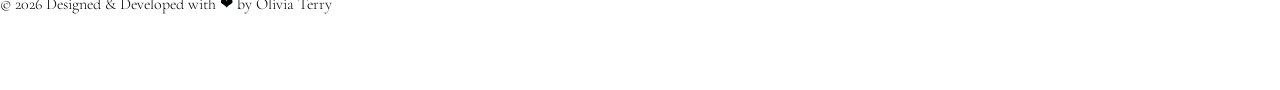
==== commit 40dd413a: "lazy loading" ====
--- a/about.html
+++ b/about.html
@@ -147,13 +147,13 @@
 							<h3 class="about-category fade-in-up">When I'm Not Designing...</h3>
 
 							<div class="about-list-item fade-in-up">
-								<img src="images/wordle.png" class="about-list-icon" id="wordle" alt="Wordle Logo">
+								<img src="images/wordle.png" class="about-list-icon" id="wordle" alt="Wordle Logo" loading="lazy">
 							<p class="about-list-text">I always start my day with the NYT Wordle and Connections
 								(and the Washington Post crossword as a special weekend treat).</p>
 								</div>
 
 								<div class="about-list-item fade-in-up">
-									<img src="images/baking.png" class="about-list-icon" alt="Baking Icon">
+									<img src="images/baking.png" class="about-list-icon" alt="Baking Icon" loading="lazy">
 								<p class="about-list-text">I bake <i>a LOT</i>. My specialties are hot apple cider donuts and brown butter chocolate chunk toffee cookies!</p>
 								</div>
 
@@ -164,7 +164,7 @@
 								of Edith Finch.</p></div>-->
 								
 								<div class="about-list-item fade-in-up">
-									<img src="images/books.png" class="about-list-icon" alt="Books Icon">
+									<img src="images/books.png" class="about-list-icon" alt="Books Icon" loading="lazy">
 								<p class="about-list-text">...or you can find me bouncing between local parks, cafés, bookshops, and antique stores!</p>
 							</p></div>
 						</ul>
@@ -175,7 +175,7 @@
 							<div class="facts-grid">
 							
 							<div class="facts-list-item fade-in-up">
-								<img src="images/cancer.png" class="facts-list-icon" id="crab" alt="Cancer Crab">
+								<img src="images/cancer.png" class="facts-list-icon" id="crab" alt="Cancer Crab" loading="lazy">
 							<p class="facts-list-text">I'm a Cancer Sun, Sagitarrius Moon, and Leo Rising
 								<i>(if you know what
 								this means, please email me immediately).</i></p></div>
@@ -183,20 +183,20 @@
 								
 
 							<div class="facts-list-item fade-in-up">
-								<img src="images/halloween.png" class="facts-list-icon" id="halloween" alt="Black Cat">
+								<img src="images/halloween.png" class="facts-list-icon" id="halloween" alt="Black Cat" loading="lazy">
 
 								<p class="facts-list-text">I love Halloween! I decorate my house on September 1 and design an annual spooky movie watch list.</p></div>
 							
 
 								<div class="facts-list-item fade-in-up">
-									<img src="images/matcha.png" class="facts-list-icon" id="matcha" alt="Matcha Latte">
+									<img src="images/matcha.png" class="facts-list-icon" id="matcha" alt="Matcha Latte" loading="lazy">
 
 									<p class="facts-list-text">My bevs of choice are a pistachio matcha latte and a London fog.
 										
 							</p></div>
 
 							<div class="facts-list-item fade-in-up">
-								<img src="images/infj.png" class="facts-list-icon" id="infj" alt="INFJ Icon">
+								<img src="images/infj.png" class="facts-list-icon" id="infj" alt="INFJ Icon" loading="lazy">
 
 								<p class="facts-list-text">
 								I score consistently as an <a
@@ -238,8 +238,7 @@
 					-->
 						<br>
 							<div class="outline-box fade-in-up">
-								<div class="embedsocial-hashtag" data-ref="40d13452a837d520419b070472cc2d8bb44471fe"> <a class="feed-powered-by-es feed-powered-by-es-feed-img es-widget-branding" href="https://embedsocial.com/social-media-aggregator/" target="_blank" title="Instagram widget"> <img src="https://embedsocial.com/cdn/icon/embedsocial-logo.webp" alt="EmbedSocial"> <div class="es-widget-branding-text">Instagram widget</div> </a> </div> <script> (function(d, s, id) { var js; if (d.getElementById(id)) {return;} js = d.createElement(s); js.id = id; js.src = "https://embedsocial.com/cdn/ht.js"; d.getElementsByTagName("head")[0].appendChild(js); }(document, "script", "EmbedSocialHashtagScript")); </script>							</div>
-							
+							<div class="embedsocial-hashtag" data-ref="40d13452a837d520419b070472cc2d8bb44471fe" data-lazyload="yes"> <a class="feed-powered-by-es feed-powered-by-es-feed-img es-widget-branding" href="https://embedsocial.com/social-media-aggregator/" target="_blank" title="Instagram widget" > <img src="https://embedsocial.com/cdn/icon/embedsocial-logo.webp" alt="EmbedSocial"> <div class="es-widget-branding-text">Instagram widget</div> </a> </div> <script> (function(d, s, id) { var js; if (d.getElementById(id)) {return;} js = d.createElement(s); js.id = id; js.src = "https://embedsocial.com/cdn/ht.js"; d.getElementsByTagName("head")[0].appendChild(js); }(document, "script", "EmbedSocialHashtagScript")); </script>
 								<!--<iframe src="https://widgets.sociablekit.com/instagram-feed/iframe/25696633" frameborder="0" width="100%" height="1000px"></iframe>-->
 							
 							</div>
--- a/assets/css/main.css
+++ b/assets/css/main.css
@@ -3687,7 +3687,7 @@
 }
 
 *+.tiles {
-	margin-top: 2em;
+	margin-top: -1em;
 }
 
 body.is-preload .tiles article {
@@ -3768,7 +3768,7 @@
 /* Header */
 
 #header {
-	padding: 4em 0 0.1em 0;
+	padding: 3.25em 0 0.1em 0;
 }
 
 #header .logo {
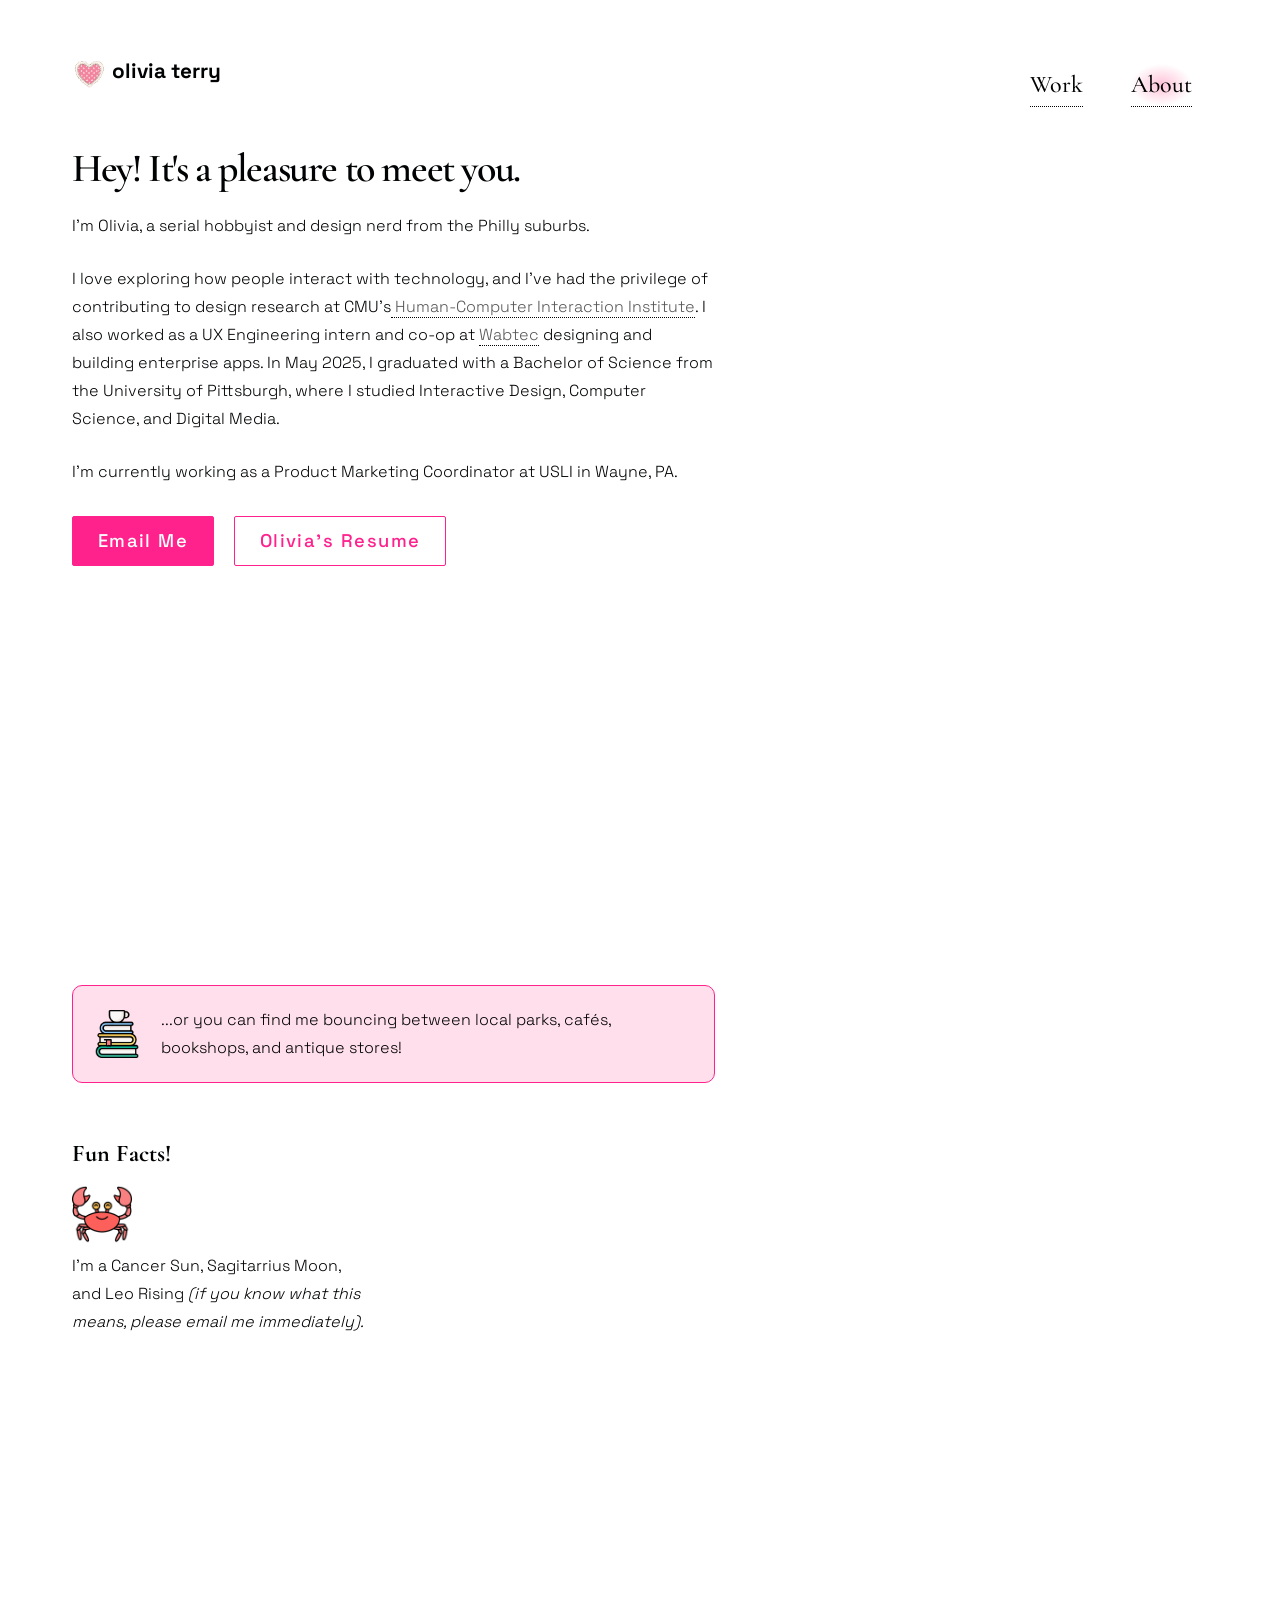
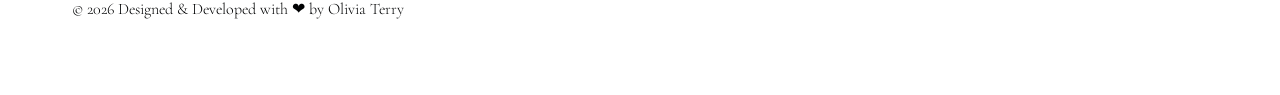
==== commit 42703d2c: "mobile" ====
--- a/about.html
+++ b/about.html
@@ -101,7 +101,7 @@
 							<p class="resume-box">Olivia's Resume </p>
 						</a>
 						
-						<br><br>
+						<br>
 
 						<ul class="icons fade-in-up">
 										<li><a href="https://www.linkedin.com/in/olivia-terry/" target="_blank"
@@ -273,13 +273,13 @@
 
 
 			</div>
-		</div>
+		
 
 		<!-- Footer -->
-		<footer id="footer">
-			<div class="inner">
-				<section>
-					<ul class="icons fade-in-up">
+					<footer id="footer">
+						<div class="inner">
+						<section>
+								<ul class="icons fade-in-up">
 										<li><a href="https://www.linkedin.com/in/olivia-terry/" target="_blank"
 												class="icon brands style2 fa-linkedin"><span class="label">Instagram</span></a></li>
 										
@@ -289,15 +289,14 @@
 											<li><a href="https://www.github.com/oliviat10/" target="_blank"
 												class="icon brands style2 fa-github"><span class="label">GitHub</span></a></li>
 									</ul>
-				</section>
-				<ul class="copyright">
-					<span id="copyright">© 2026 Designed & Developed with ❤ by Olivia Terry</span>
-				</ul>
-				</section>
+							</section>
+							<ul class="copyright">
+								<span id="copyright">© 2026 Designed & Developed with ❤ by Olivia Terry</span>							</ul>
+						</section>
+					</div>
+					</footer>
+
 			</div>
-		</footer>
-
-	</div>
 
 	<!-- Scripts -->
 	<script src="assets/js/jquery.min.js"></script>
--- a/assets/css/main.css
+++ b/assets/css/main.css
@@ -673,6 +673,13 @@
 .about-head {
 	margin-bottom: 0.5em;
 }
+@media screen and (max-width: 726px) {
+
+	.about-head {
+		margin-top: 1.26em;
+	}
+
+}
 
 .case-study-head {
 	margin-bottom: 0.4em;
@@ -3966,6 +3973,7 @@
 	border-radius: 2px;
 	width: auto;
 	text-align: center;
+	margin-bottom: 2.05rem;
 }
 
 .ds-email-me {
@@ -3981,6 +3989,7 @@
 	border-radius: 2px;
 	width: auto;
 	text-align: center;
+	margin-bottom: 2.05rem;
 }
 
 .ds-download-button i {
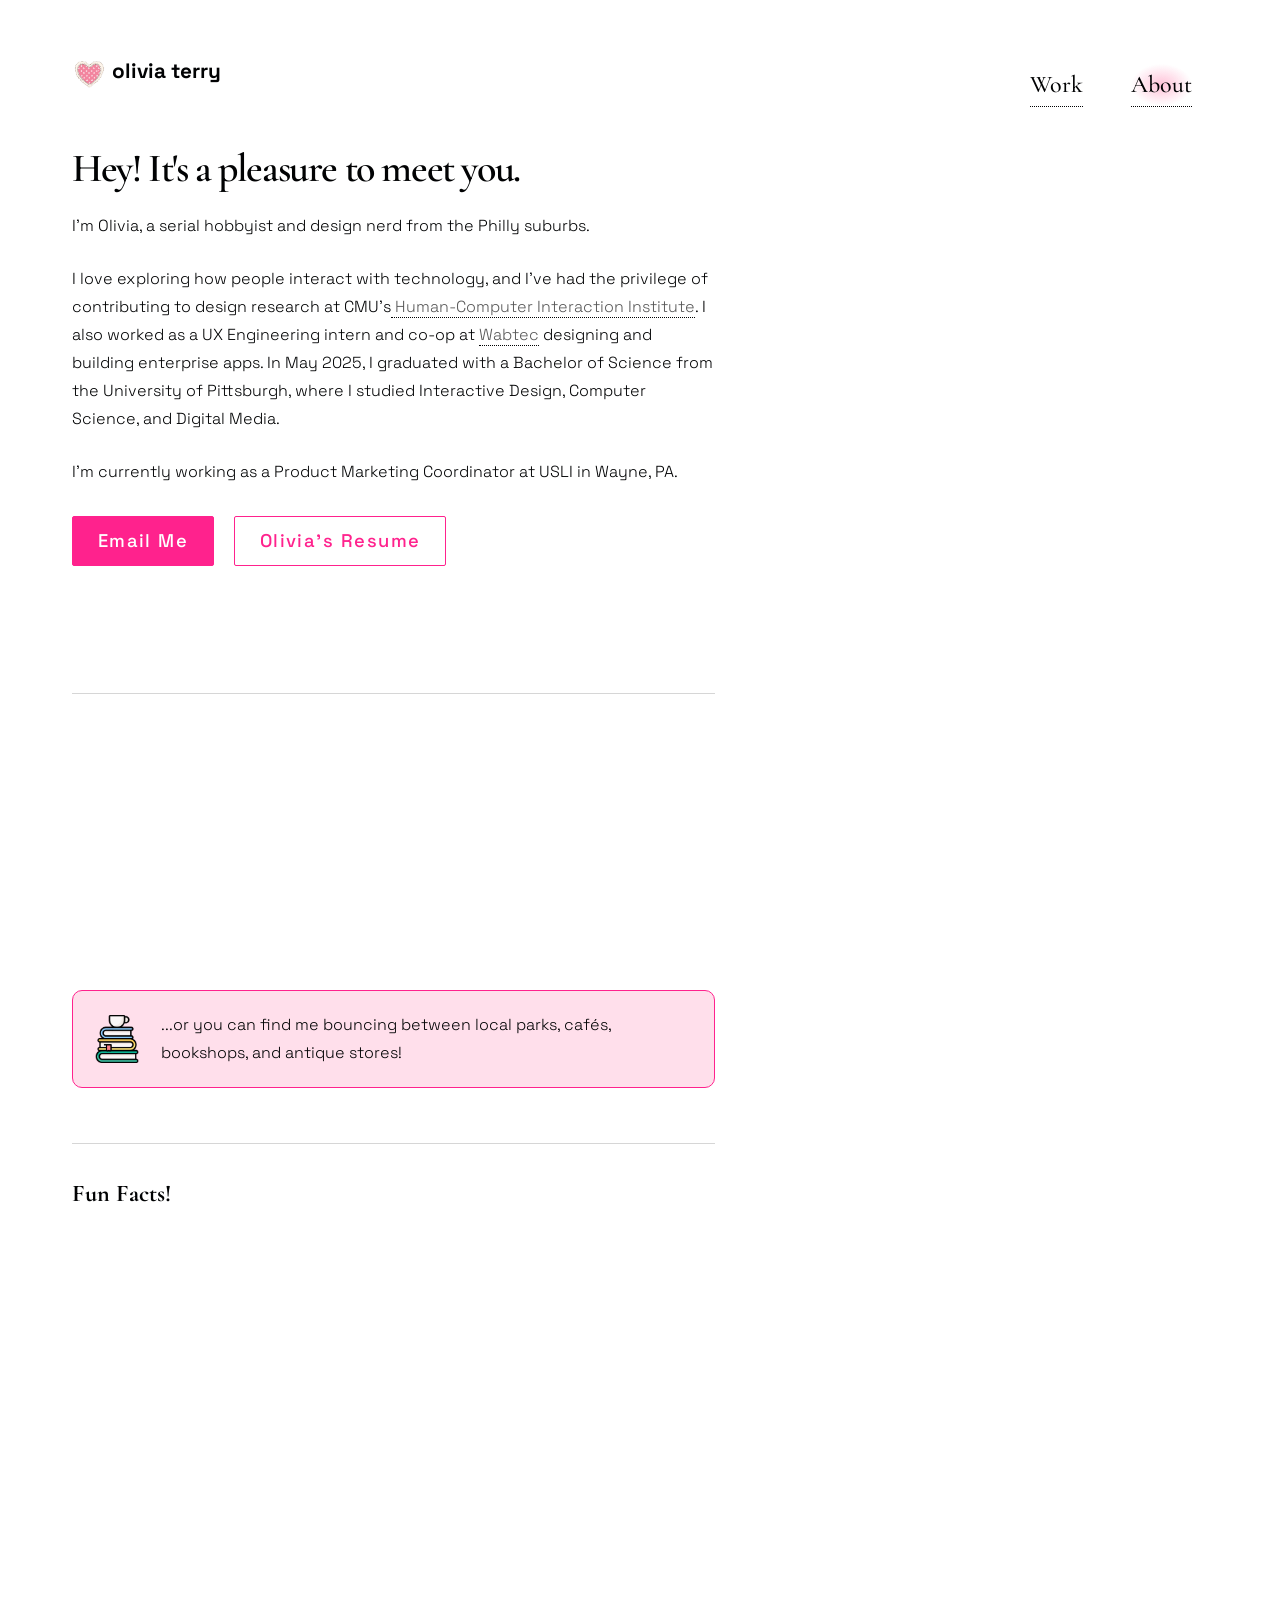
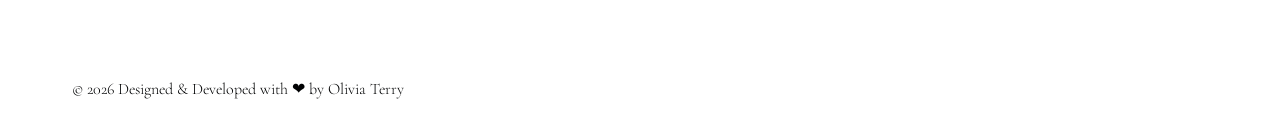
==== commit e2313e99: "divider lines and scoping fix" ====
--- a/about.html
+++ b/about.html
@@ -41,33 +41,13 @@
 					<span class="title"><img class="logo-icon" src="images/favicon.png"> olivia terry</span>
 				</a>
 
-				<!-- Nav 
-								<nav>
-									<ul>
-										<li><a href="#menu">Menu</a></li>
-									</ul>
-								</nav>-->
-
 				<div class="nav-bar fade-in-up">
 					<a href="index.html" class="nav-link">Work</a>
 					<a href="about.html" class="nav-link current-link">About</a>
 				</div>
 
-
 			</div>
 		</header>
-
-		<!-- Menu 
-					<nav id="menu">
-						<h2>Menu</h2>
-						<ul>
-							<li><a href="index.html">Home</a></li>
-							<li><a href="generic.html">Ipsum veroeros</a></li>
-							<li><a href="generic.html">Tempus etiam</a></li>
-							<li><a href="generic.html">Consequat dolor</a></li>
-							<li><a href="elements.html">Elements</a></li>
-						</ul>
-					</nav>-->
 
 		<!-- Main -->
 		<div id="main">
@@ -77,235 +57,176 @@
 					<div class="col" id="col-1">
 						<h1 class="about-head fade-in-up">Hey! It's a pleasure to meet you.</h1>
 						<div class="about-intro">
-						<p class="fade-in-up about-text">
-							I'm Olivia, a serial hobbyist and design nerd from the Philly suburbs.</p>
 							<p class="fade-in-up about-text">
-							I love exploring how people interact with technology, and I've had the
-							privilege of contributing to design research at CMU’s<a href="https://hcii.cmu.edu/"
-								class="pink-link" target="_blank"> Human-Computer Interaction Institute</a>. I also worked as a UX Engineering intern and co-op at
-							<a href="https://www.wabteccorp.com/" class="pink-link" target="_blank">Wabtec</a> designing and building enterprise apps. In May 2025, I graduated with a Bachelor of Science from the University of Pittsburgh,
-							where I studied Interactive Design, Computer Science, and Digital Media.
-							
+								I'm Olivia, a serial hobbyist and design nerd from the Philly suburbs.</p>
 							<p class="fade-in-up about-text">
-							I'm currently working as a Product Marketing Coordinator at USLI in Wayne, PA.
-						</p>
+								I love exploring how people interact with technology, and I've had the
+								privilege of contributing to design research at CMU’s<a href="https://hcii.cmu.edu/"
+									class="pink-link" target="_blank"> Human-Computer Interaction Institute</a>. I also
+								worked as a UX Engineering intern and co-op at
+								<a href="https://www.wabteccorp.com/" class="pink-link" target="_blank">Wabtec</a>
+								designing and building enterprise apps. In May 2025, I graduated with a Bachelor of
+								Science from the University of Pittsburgh,
+								where I studied Interactive Design, Computer Science, and Digital Media.
+
+							<p class="fade-in-up about-text">
+								I'm currently working as a Product Marketing Coordinator at USLI in Wayne, PA.
+							</p>
 						</div>
-									
-								
-						<a href="mailto:oliviaterry70@gmail.com" target="_blank"
-							class="ds-email-me fade fade-in-up">
+
+
+						<a href="mailto:oliviaterry70@gmail.com" target="_blank" class="ds-email-me fade fade-in-up">
 							<p class="resume-box">Email Me </p>
 						</a>
-									<a href="files/Olivia Terry Resume - 2026.pdf" target="_blank"
+						<a href="files/Olivia Terry Resume - 2026.pdf" target="_blank"
 							class="ds-download-button fade fade-in-up">
 							<p class="resume-box">Olivia's Resume </p>
 						</a>
-						
+
 						<br>
 
 						<ul class="icons fade-in-up">
-										<li><a href="https://www.linkedin.com/in/olivia-terry/" target="_blank"
-												class="icon brands style2 fa-linkedin"><span class="label">Instagram</span></a></li>
-										
-										<li><a href="https://scholar.google.com/citations?hl=en&user=2iWZJsIAAAAJ&view_op=list_works&gmla=AO4B3jv3CxqVbXFR-llR3tdos7HE9GNALpovSNciMGO6Ilp4UJavfPbtMgEFLNuFXMXp7k8QHDQvvRbZDl2JQ2Qx" target="_blank"
-												class="icon solid style2 fa-graduation-cap"><span class="label">Google Scholar</span></a></li>
-													
-											<li><a href="https://www.github.com/oliviat10/" target="_blank"
-												class="icon brands style2 fa-github"><span class="label">GitHub</span></a></li>
-									</ul>
-
-									<br>
-						<!--
-					<ul class="about-facts ">
-						<h3 class="about-category">🎓 Senior at the University of Pittsburgh</h3>
-						<p class="about-list"><strong>Major:</strong> Digital Narrative and Interactive Design (DNID)<br>
-						<strong>Minor:</strong> Computer Science<br>
-						<strong>Certificate:</strong> Digital Media<br></p>					</ul>
-					
-					<br>
-					<ul class="about-facts">
-						<h3 class="about-category">🎨 Recent Design Experiences</h3> 
-						<p class="about-list">Design Research Intern @ <a href="https://hcii.cmu.edu/"
-							class="pink-link" target="_blank">CMU Human-Computer Interaction Institute</a>
-							<br>UX Engineering Intern @ <a href="https://www.wabteccorp.com/" class="pink-link"
-							target="_blank">Wabtec</a></p>
-					</ul>
-					<br>
-					<ul class="about-facts">
-						<h3 class="about-category">🌱 What I've Been Up to Lately...</h3> 
-						<p class="about-list">
-							
-							Starting Pitt's First Ever <a href="https://www.instagram.com/uxdpitt/" target="_blank">UX Club!</a>
-							<br>Director of Design, <a href="https://steelhacks-xi.devpost.com/"
-							class="pink-link" target="_blank">SteelHacks XI</a>
-							<br>Design Research Intern @ <a href="https://hcii.cmu.edu/"
-							class="pink-link" target="_blank">CMU Human-Computer Interaction Institute</a>
-						</p>
-					</ul>
-					<br>-->
+							<li><a href="https://www.linkedin.com/in/olivia-terry/" target="_blank"
+									class="icon brands style2 fa-linkedin"><span class="label">Instagram</span></a></li>
+
+							<li><a href="https://scholar.google.com/citations?hl=en&user=2iWZJsIAAAAJ&view_op=list_works&gmla=AO4B3jv3CxqVbXFR-llR3tdos7HE9GNALpovSNciMGO6Ilp4UJavfPbtMgEFLNuFXMXp7k8QHDQvvRbZDl2JQ2Qx"
+									target="_blank" class="icon solid style2 fa-graduation-cap"><span
+										class="label">Google Scholar</span></a></li>
+
+							<li><a href="https://www.github.com/oliviat10/" target="_blank"
+									class="icon brands style2 fa-github"><span class="label">GitHub</span></a></li>
+						</ul>
+
+						<hr class="fade-in-up" style="opacity:0.75">
+
 						<ul class="about-facts">
 							<h3 class="about-category fade-in-up">When I'm Not Designing...</h3>
 
 							<div class="about-list-item fade-in-up">
-								<img src="images/wordle.png" class="about-list-icon" id="wordle" alt="Wordle Logo" loading="lazy">
-							<p class="about-list-text">I always start my day with the NYT Wordle and Connections
-								(and the Washington Post crossword as a special weekend treat).</p>
-								</div>
-
-								<div class="about-list-item fade-in-up">
-									<img src="images/baking.png" class="about-list-icon" alt="Baking Icon" loading="lazy">
-								<p class="about-list-text">I bake <i>a LOT</i>. My specialties are hot apple cider donuts and brown butter chocolate chunk toffee cookies!</p>
-								</div>
-
-								<!--<div class="about-list-item fade-in-up">
-									<img src="images/games.png" class="about-list-icon" alt="Gaming Icon">
-								<p class="about-list-text">I love playing cozy or story-rich PC games like The Sims 4, Animal Crossing,
-								& What Remains
-								of Edith Finch.</p></div>-->
-								
-								<div class="about-list-item fade-in-up">
-									<img src="images/books.png" class="about-list-icon" alt="Books Icon" loading="lazy">
-								<p class="about-list-text">...or you can find me bouncing between local parks, cafés, bookshops, and antique stores!</p>
-							</p></div>
+								<img src="images/wordle.png" class="about-list-icon" id="wordle" alt="Wordle Logo"
+									loading="lazy">
+								<p class="about-list-text">I always start my day with the NYT Wordle and Connections
+									(and the Washington Post crossword as a special weekend treat).</p>
+							</div>
+
+							<div class="about-list-item fade-in-up">
+								<img src="images/baking.png" class="about-list-icon" alt="Baking Icon" loading="lazy">
+								<p class="about-list-text">I bake <i>a LOT</i>. My specialties are hot apple cider
+									donuts and brown butter chocolate chunk toffee cookies!</p>
+							</div>
+
+							<div class="about-list-item fade-in-up">
+								<img src="images/books.png" class="about-list-icon" alt="Books Icon" loading="lazy">
+								<p class="about-list-text">...or you can find me bouncing between local parks, cafés,
+									bookshops, and antique stores!</p>
+								</p>
+							</div>
 						</ul>
-						<br>
+						<hr class="fade-in-up" style="opacity:0.75; margin-top: 55px;">
 						<ul class="about-facts">
 							<h3 class="about-category fade-in-up">Fun Facts!</h3>
 
 							<div class="facts-grid">
-							
-							<div class="facts-list-item fade-in-up">
-								<img src="images/cancer.png" class="facts-list-icon" id="crab" alt="Cancer Crab" loading="lazy">
-							<p class="facts-list-text">I'm a Cancer Sun, Sagitarrius Moon, and Leo Rising
-								<i>(if you know what
-								this means, please email me immediately).</i></p></div>
-
-								
-
-							<div class="facts-list-item fade-in-up">
-								<img src="images/halloween.png" class="facts-list-icon" id="halloween" alt="Black Cat" loading="lazy">
-
-								<p class="facts-list-text">I love Halloween! I decorate my house on September 1 and design an annual spooky movie watch list.</p></div>
-							
-
-								<div class="facts-list-item fade-in-up">
-									<img src="images/matcha.png" class="facts-list-icon" id="matcha" alt="Matcha Latte" loading="lazy">
-
-									<p class="facts-list-text">My bevs of choice are a pistachio matcha latte and a London fog.
-										
-							</p></div>
-
-							<div class="facts-list-item fade-in-up">
-								<img src="images/infj.png" class="facts-list-icon" id="infj" alt="INFJ Icon" loading="lazy">
-
-								<p class="facts-list-text">
-								I score consistently as an <a
-									href="https://www.mbtionline.com/en-US/MBTI-Types/INFJ" class="pink-link"
-									target="_blank"> INFJ</a> on the Myers Briggs test. </p></div>
-								
-
-				
-
-								
-						
-						</div>
+
+								<div class="facts-list-item fade-in-up">
+									<img src="images/cancer.png" class="facts-list-icon" id="crab" alt="Cancer Crab"
+										loading="lazy">
+									<p class="facts-list-text">I'm a Cancer Sun, Sagitarrius Moon, and Leo Rising
+										<i>(if you know what
+											this means, please email me immediately).</i>
+									</p>
+								</div>
+
+								<div class="facts-list-item fade-in-up">
+									<img src="images/halloween.png" class="facts-list-icon" id="halloween"
+										alt="Black Cat" loading="lazy">
+
+									<p class="facts-list-text">I love Halloween! I decorate my house on September 1 and
+										design an annual spooky movie watch list.</p>
+								</div>
+
+
+								<div class="facts-list-item fade-in-up">
+									<img src="images/matcha.png" class="facts-list-icon" id="matcha" alt="Matcha Latte"
+										loading="lazy">
+
+									<p class="facts-list-text">My bevs of choice are a pistachio matcha latte and a
+										London fog.
+
+									</p>
+								</div>
+
+								<div class="facts-list-item fade-in-up">
+									<img src="images/infj.png" class="facts-list-icon" id="infj" alt="INFJ Icon"
+										loading="lazy">
+
+									<p class="facts-list-text">
+										I score consistently as an <a
+											href="https://www.mbtionline.com/en-US/MBTI-Types/INFJ" class="pink-link"
+											target="_blank"> INFJ</a> on the Myers Briggs test. </p>
+								</div>
+							</div>
 						</ul>
-						
 						</p>
-
 					</div>
 					<div class="col" id="col-2">
 
 						<img class="about-photo fade-in-up" src="images/peonies.jpg"
 							alt="Me holding a bouquet of peonies and wildflowers">
 						<br>
-						
-						<!--
-						<img class="about-photo fade-in-up" src="images/reu.png"
-							alt="REU poster presentation for CMU HCII">
 						<br>
-						<p class="about-caption fade-in-up">Presenting my research!</p>
-
-						<img class="about-photo fade-in-up" src="images/steelhacks.png" alt="SteelHacks XI">
-						<br>
-						<p class="about-caption fade-in-up">Organizing Pitt's biggest hackathon, SteelHacks XI</p>
-
-								<img class="about-photo fade-in-up" src="images/mypets.png"
-							alt="My American Bulldog, Penny & my Shar Pei, Jett, and my two cats, Teddy and Scooter">
-						<br>
-						<p class="about-caption fade-in-up">My pets: Penny, Jett, Teddy, and Scooter</p>
-
-					-->
-						<br>
-							<div class="outline-box fade-in-up">
-							<div class="embedsocial-hashtag" data-ref="40d13452a837d520419b070472cc2d8bb44471fe" data-lazyload="yes"> <a class="feed-powered-by-es feed-powered-by-es-feed-img es-widget-branding" href="https://embedsocial.com/social-media-aggregator/" target="_blank" title="Instagram widget" > <img src="https://embedsocial.com/cdn/icon/embedsocial-logo.webp" alt="EmbedSocial"> <div class="es-widget-branding-text">Instagram widget</div> </a> </div> <script> (function(d, s, id) { var js; if (d.getElementById(id)) {return;} js = d.createElement(s); js.id = id; js.src = "https://embedsocial.com/cdn/ht.js"; d.getElementsByTagName("head")[0].appendChild(js); }(document, "script", "EmbedSocialHashtagScript")); </script>
-								<!--<iframe src="https://widgets.sociablekit.com/instagram-feed/iframe/25696633" frameborder="0" width="100%" height="1000px"></iframe>-->
-							
-							</div>
-
-							
-							
-					
+						<div class="outline-box fade-in-up">
+							<div class="embedsocial-hashtag" data-ref="40d13452a837d520419b070472cc2d8bb44471fe"
+								data-lazyload="yes"> <a
+									class="feed-powered-by-es feed-powered-by-es-feed-img es-widget-branding"
+									href="https://embedsocial.com/social-media-aggregator/" target="_blank"
+									title="Instagram widget"> <img
+										src="https://embedsocial.com/cdn/icon/embedsocial-logo.webp" alt="EmbedSocial">
+									<div class="es-widget-branding-text">Instagram widget</div>
+								</a>
+							</div>
+							<script> (function (d, s, id) { var js; if (d.getElementById(id)) { return; } js = d.createElement(s); js.id = id; js.src = "https://embedsocial.com/cdn/ht.js"; d.getElementsByTagName("head")[0].appendChild(js); }(document, "script", "EmbedSocialHashtagScript")); </script>
 
 						</div>
-
-				<!--
-							<div class="grain-blobs">
-								<div class="blob-cont">
-									<div class="yellow blob"></div>
-									<div class="red blob"></div>
-									<div class="green blob"></div>
-								  </div>
-
-								  <svg>
-									<filter id='noiseFilter'>
-									  <feTurbulence 
-										type='fractalNoise' 
-										baseFrequency='1.0' 
-										stitchTiles='stitch'/>
-									   <feColorMatrix in="colorNoise" type="matrix" values="1 0 0 0 0 0 1 0 0 0 0 0 1 0 0 0 0 0 1 0" />
-										  <feComposite operator="in" in2="SourceGraphic" result="monoNoise"/>
-										  <feBlend in="SourceGraphic" in2="monoNoise" mode="screen" />
-									</filter>
-									
-								  </svg>
-								</div>-->
-
+					</div>
+				</div>
 
 			</div>
-		
+		</div>
 
 		<!-- Footer -->
-					<footer id="footer">
-						<div class="inner">
-						<section>
-								<ul class="icons fade-in-up">
-										<li><a href="https://www.linkedin.com/in/olivia-terry/" target="_blank"
-												class="icon brands style2 fa-linkedin"><span class="label">Instagram</span></a></li>
-										
-										<li><a href="https://scholar.google.com/citations?hl=en&user=2iWZJsIAAAAJ&view_op=list_works&gmla=AO4B3jv3CxqVbXFR-llR3tdos7HE9GNALpovSNciMGO6Ilp4UJavfPbtMgEFLNuFXMXp7k8QHDQvvRbZDl2JQ2Qx" target="_blank"
-												class="icon solid style2 fa-graduation-cap"><span class="label">Google Scholar</span></a></li>
-													
-											<li><a href="https://www.github.com/oliviat10/" target="_blank"
-												class="icon brands style2 fa-github"><span class="label">GitHub</span></a></li>
-									</ul>
-							</section>
-							<ul class="copyright">
-								<span id="copyright">© 2026 Designed & Developed with ❤ by Olivia Terry</span>							</ul>
-						</section>
-					</div>
-					</footer>
-
+		<footer id="footer">
+			<div class="inner">
+				<section>
+					<ul class="icons fade-in-up">
+						<li><a href="https://www.linkedin.com/in/olivia-terry/" target="_blank"
+								class="icon brands style2 fa-linkedin"><span class="label">Instagram</span></a>
+						</li>
+
+						<li><a href="https://scholar.google.com/citations?hl=en&user=2iWZJsIAAAAJ&view_op=list_works&gmla=AO4B3jv3CxqVbXFR-llR3tdos7HE9GNALpovSNciMGO6Ilp4UJavfPbtMgEFLNuFXMXp7k8QHDQvvRbZDl2JQ2Qx"
+								target="_blank" class="icon solid style2 fa-graduation-cap"><span class="label">Google
+									Scholar</span></a></li>
+
+						<li><a href="https://www.github.com/oliviat10/" target="_blank"
+								class="icon brands style2 fa-github"><span class="label">GitHub</span></a></li>
+					</ul>
+				</section>
+				<ul class="copyright">
+					<span id="copyright">© 2026 Designed & Developed with ❤ by Olivia Terry</span>
+				</ul>
+				</section>
 			</div>
+		</footer>
+
+	</div>
 
 	<!-- Scripts -->
 	<script src="assets/js/jquery.min.js"></script>
 	<script src="assets/js/browser.min.js"></script>
 	<script src="assets/js/breakpoints.min.js"></script>
-	<script src="assets/js/util.js"></script> 
+	<script src="assets/js/util.js"></script>
 	<script src="assets/js/main.js"></script>
 
-
 </body>
 
 </html>
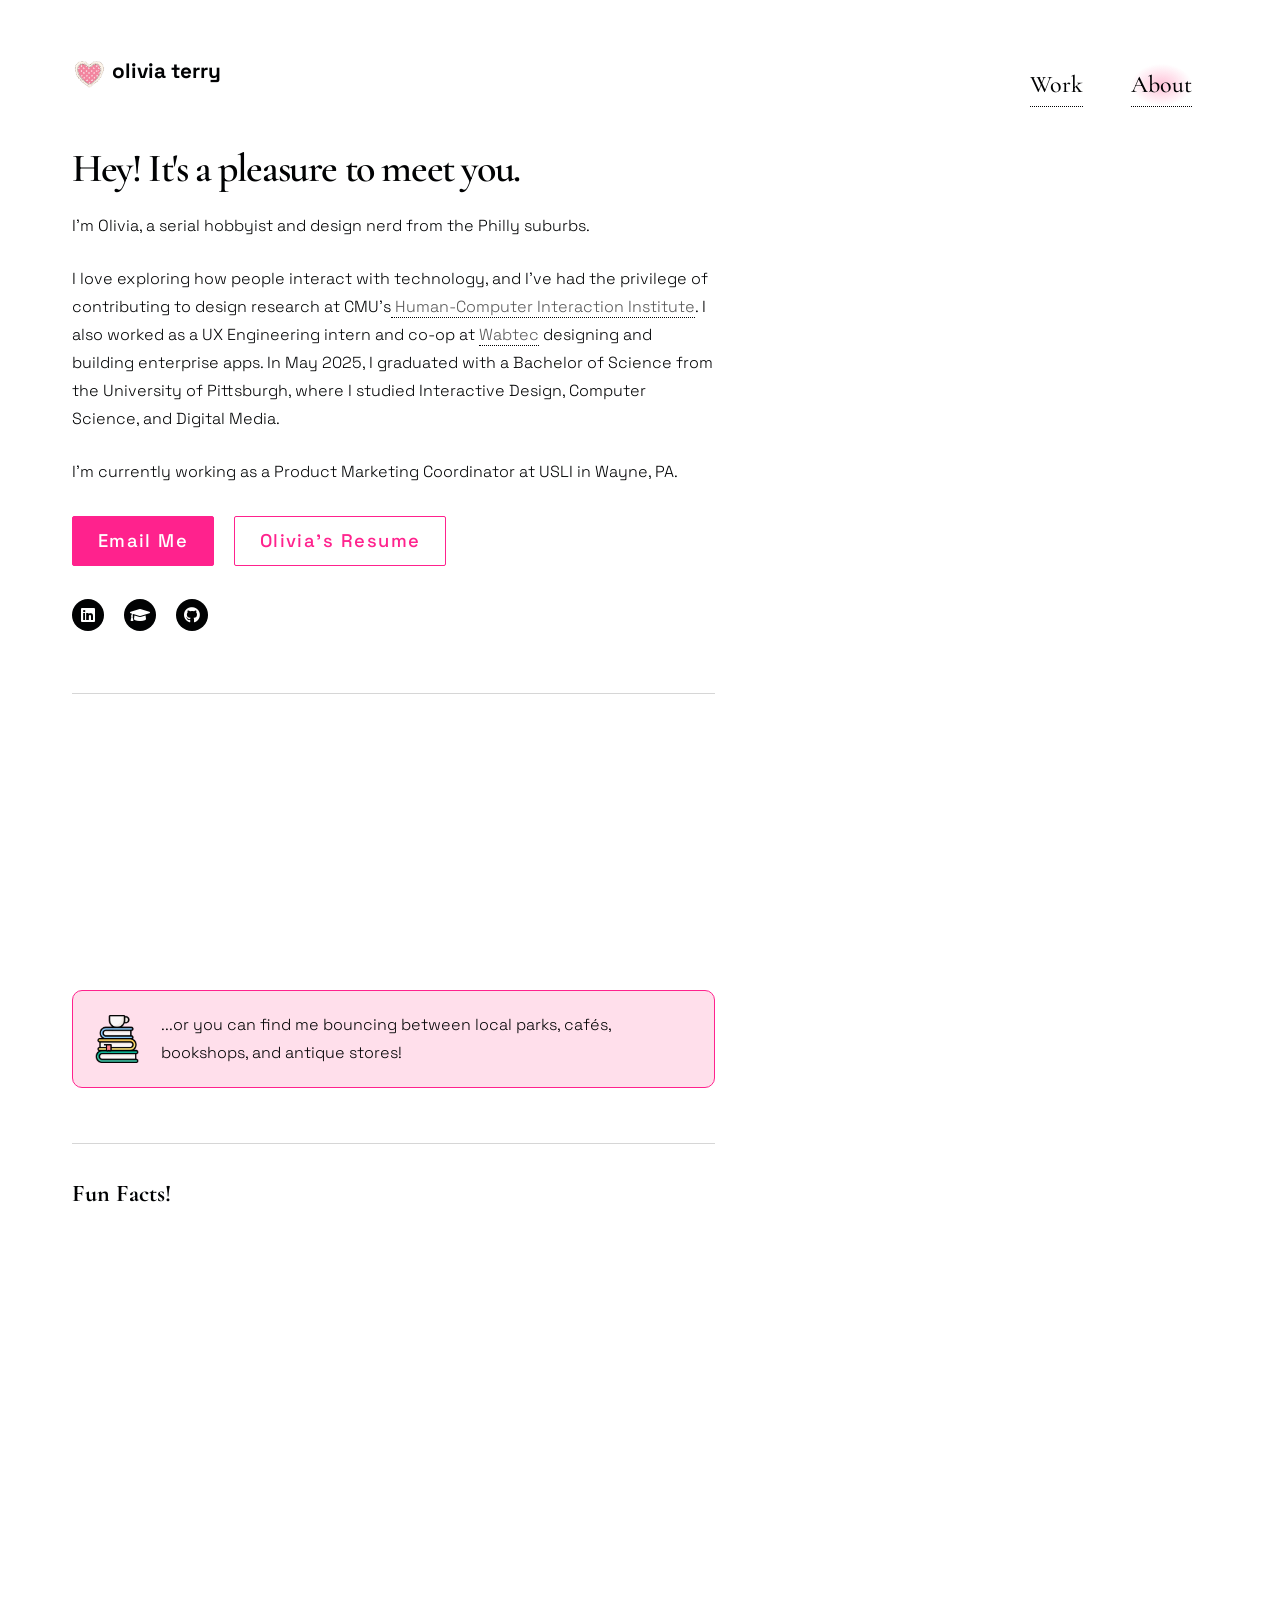
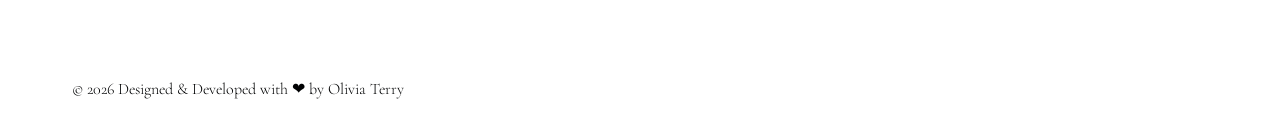
==== commit 6e3e0dd9: "GA4" ====
--- a/about.html
+++ b/about.html
@@ -7,6 +7,17 @@
 <html>
 
 <head>
+
+	<!-- Google tag (gtag.js) -->
+	<script async src="https://www.googletagmanager.com/gtag/js?id=G-4CYH2J80SF"></script>
+	<script>
+		window.dataLayer = window.dataLayer || [];
+		function gtag() { dataLayer.push(arguments); }
+		gtag('js', new Date());
+
+		gtag('config', 'G-4CYH2J80SF');
+	</script>
+
 	<title>Olivia Terry</title>
 	<meta charset="utf-8" />
 	<meta name="viewport" content="width=device-width, initial-scale=1, user-scalable=no" />
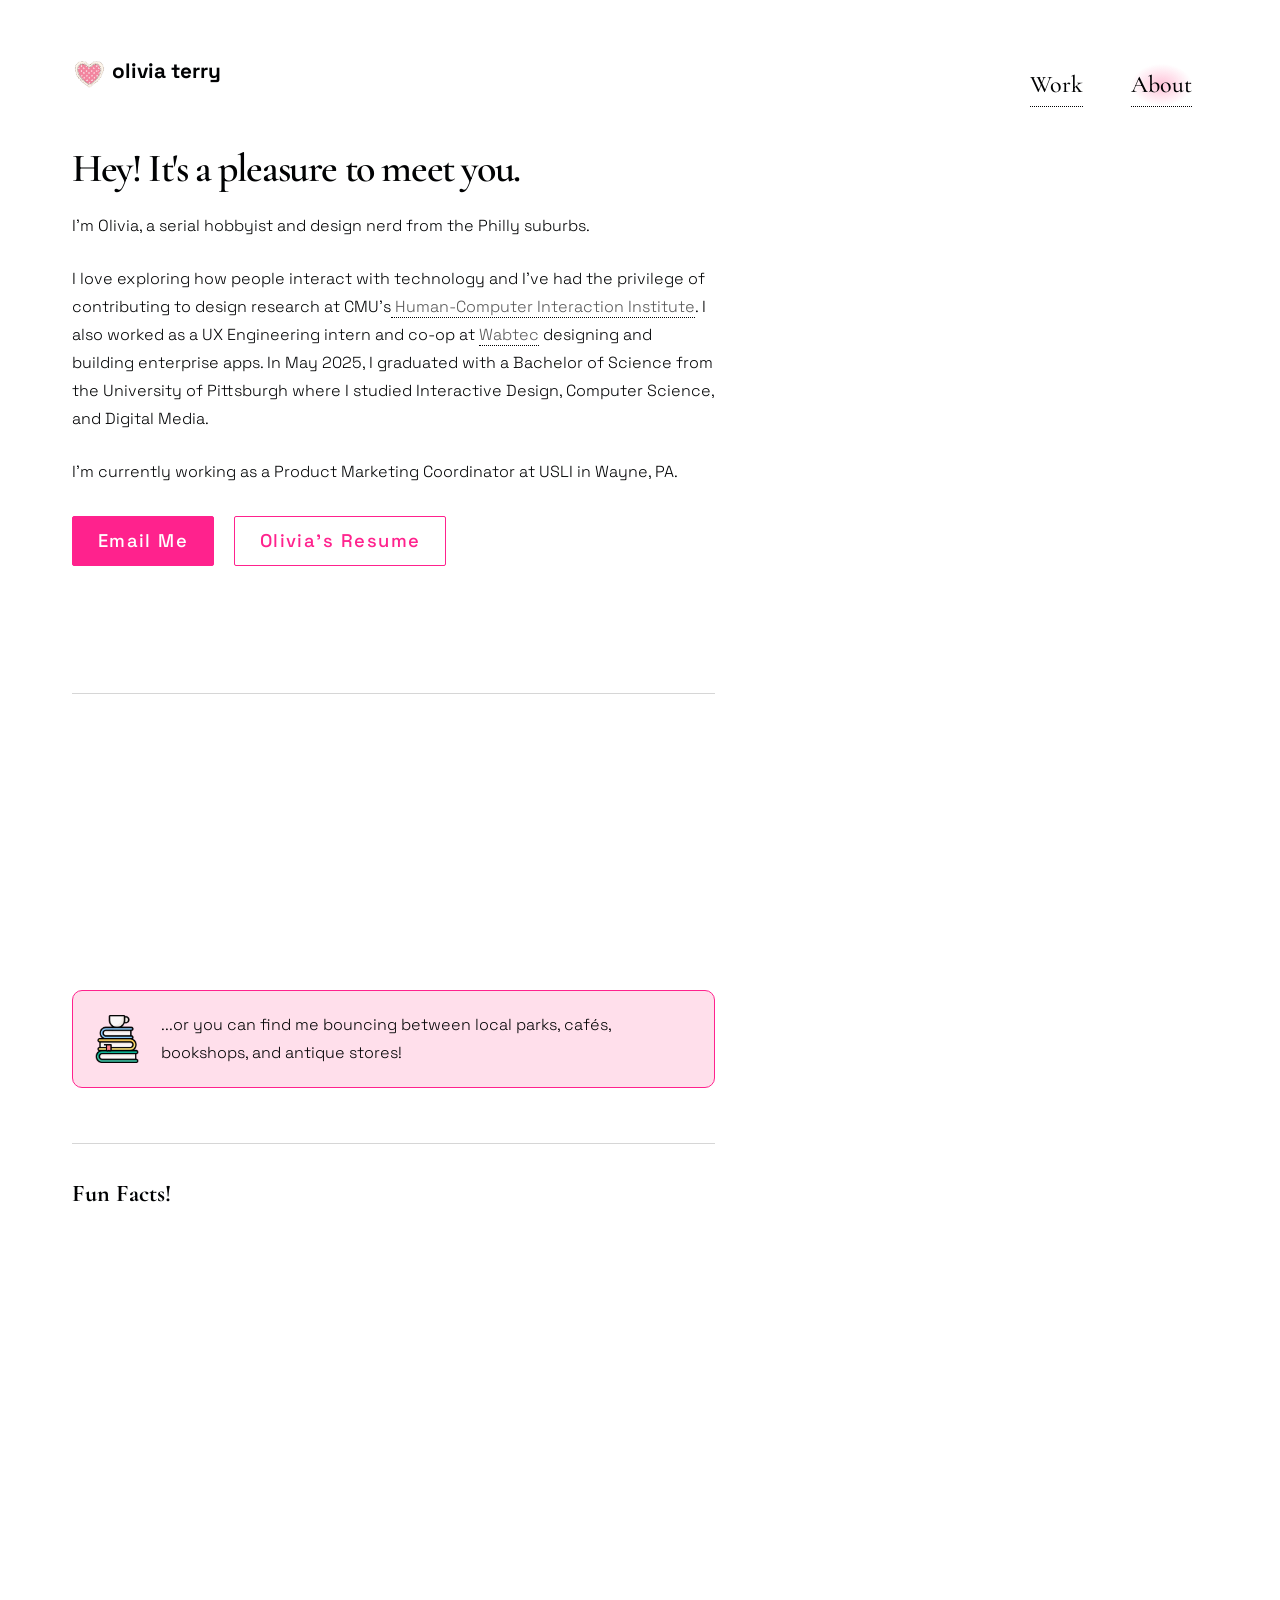
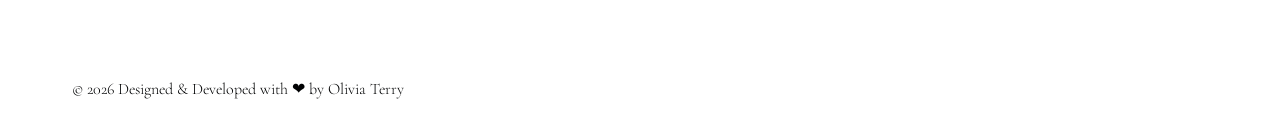
==== commit a17b90a0: "commas" ====
--- a/about.html
+++ b/about.html
@@ -71,13 +71,13 @@
 							<p class="fade-in-up about-text">
 								I'm Olivia, a serial hobbyist and design nerd from the Philly suburbs.</p>
 							<p class="fade-in-up about-text">
-								I love exploring how people interact with technology, and I've had the
+								I love exploring how people interact with technology and I've had the
 								privilege of contributing to design research at CMU’s<a href="https://hcii.cmu.edu/"
 									class="pink-link" target="_blank"> Human-Computer Interaction Institute</a>. I also
 								worked as a UX Engineering intern and co-op at
 								<a href="https://www.wabteccorp.com/" class="pink-link" target="_blank">Wabtec</a>
 								designing and building enterprise apps. In May 2025, I graduated with a Bachelor of
-								Science from the University of Pittsburgh,
+								Science from the University of Pittsburgh
 								where I studied Interactive Design, Computer Science, and Digital Media.
 
 							<p class="fade-in-up about-text">
